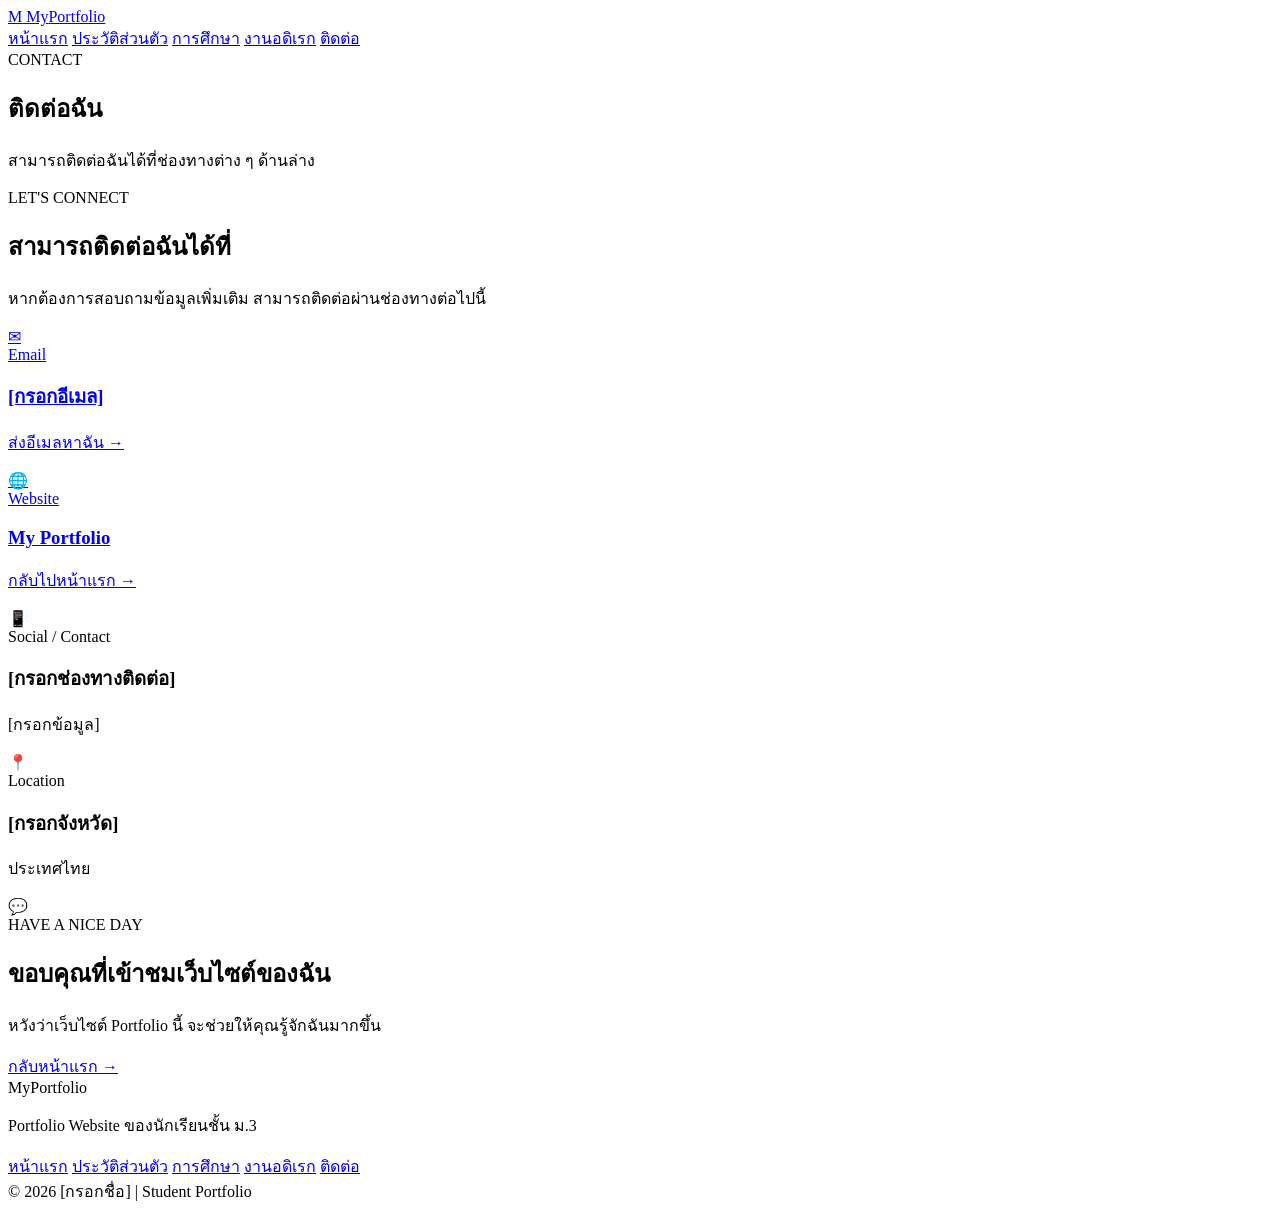
==== contact.html @ f2a249d1 "Create contact.html" ====
<!DOCTYPE html>
<html lang="th">
<head>
    <meta charset="UTF-8">
    <meta name="viewport" content="width=device-width, initial-scale=1.0">

    <meta name="description" content="ข้อมูลติดต่อของนักเรียน">

    <title>My Portfolio | ติดต่อ</title>

    <link rel="stylesheet" href="style.css">
</head>

<body>

<header class="site-header">

    <nav class="navbar container">

        <a href="index.html" class="logo">
            <span class="logo-mark">M</span>
            <span>My<span>Portfolio</span></span>
        </a>

        <div class="nav-links">
            <a href="index.html">หน้าแรก</a>
            <a href="profile.html">ประวัติส่วนตัว</a>
            <a href="education.html">การศึกษา</a>
            <a href="hobby.html">งานอดิเรก</a>
            <a href="contact.html" class="active">ติดต่อ</a>
        </div>

    </nav>

</header>


<main>

    <section class="page-hero">

        <div class="container">

            <span class="section-label">
                CONTACT
            </span>

            <h1>ติดต่อฉัน</h1>

            <p>
                สามารถติดต่อฉันได้ที่ช่องทางต่าง ๆ ด้านล่าง
            </p>

        </div>

    </section>


    <section class="section">

        <div class="container">

            <div class="contact-intro">

                <span class="section-label">
                    LET'S CONNECT
                </span>

                <h2>สามารถติดต่อฉันได้ที่</h2>

                <p>
                    หากต้องการสอบถามข้อมูลเพิ่มเติม
                    สามารถติดต่อผ่านช่องทางต่อไปนี้
                </p>

            </div>


            <div class="contact-grid">

                <a
                    href="mailto:[กรอกอีเมล]"
                    class="contact-card"
                >

                    <div class="contact-icon">
                        ✉
                    </div>

                    <div>
                        <span>Email</span>
                        <h3>[กรอกอีเมล]</h3>
                        <p>ส่งอีเมลหาฉัน →</p>
                    </div>

                </a>


                <a
                    href="index.html"
                    class="contact-card"
                >

                    <div class="contact-icon">
                        🌐
                    </div>

                    <div>
                        <span>Website</span>
                        <h3>My Portfolio</h3>
                        <p>กลับไปหน้าแรก →</p>
                    </div>

                </a>


                <div class="contact-card">

                    <div class="contact-icon">
                        📱
                    </div>

                    <div>
                        <span>Social / Contact</span>
                        <h3>[กรอกช่องทางติดต่อ]</h3>
                        <p>[กรอกข้อมูล]</p>
                    </div>

                </div>


                <div class="contact-card">

                    <div class="contact-icon">
                        📍
                    </div>

                    <div>
                        <span>Location</span>
                        <h3>[กรอกจังหวัด]</h3>
                        <p>ประเทศไทย</p>
                    </div>

                </div>

            </div>

        </div>

    </section>


    <section class="section section-soft">

        <div class="container">

            <div class="contact-cta">

                <div class="contact-cta-icon">
                    💬
                </div>

                <div>

                    <span class="section-label">
                        HAVE A NICE DAY
                    </span>

                    <h2>ขอบคุณที่เข้าชมเว็บไซต์ของฉัน</h2>

                    <p>
                        หวังว่าเว็บไซต์ Portfolio นี้
                        จะช่วยให้คุณรู้จักฉันมากขึ้น
                    </p>

                </div>

                <a href="index.html" class="btn btn-primary">
                    กลับหน้าแรก →
                </a>

            </div>

        </div>

    </section>

</main>


<footer class="footer">

    <div class="container footer-content">

        <div>
            <div class="footer-logo">MyPortfolio</div>
            <p>Portfolio Website ของนักเรียนชั้น ม.3</p>
        </div>

        <div class="footer-links">
            <a href="index.html">หน้าแรก</a>
            <a href="profile.html">ประวัติส่วนตัว</a>
            <a href="education.html">การศึกษา</a>
            <a href="hobby.html">งานอดิเรก</a>
            <a href="contact.html">ติดต่อ</a>
        </div>

    </div>

    <div class="container copyright">
        © 2026 [กรอกชื่อ] | Student Portfolio
    </div>

</footer>

</body>
</html>
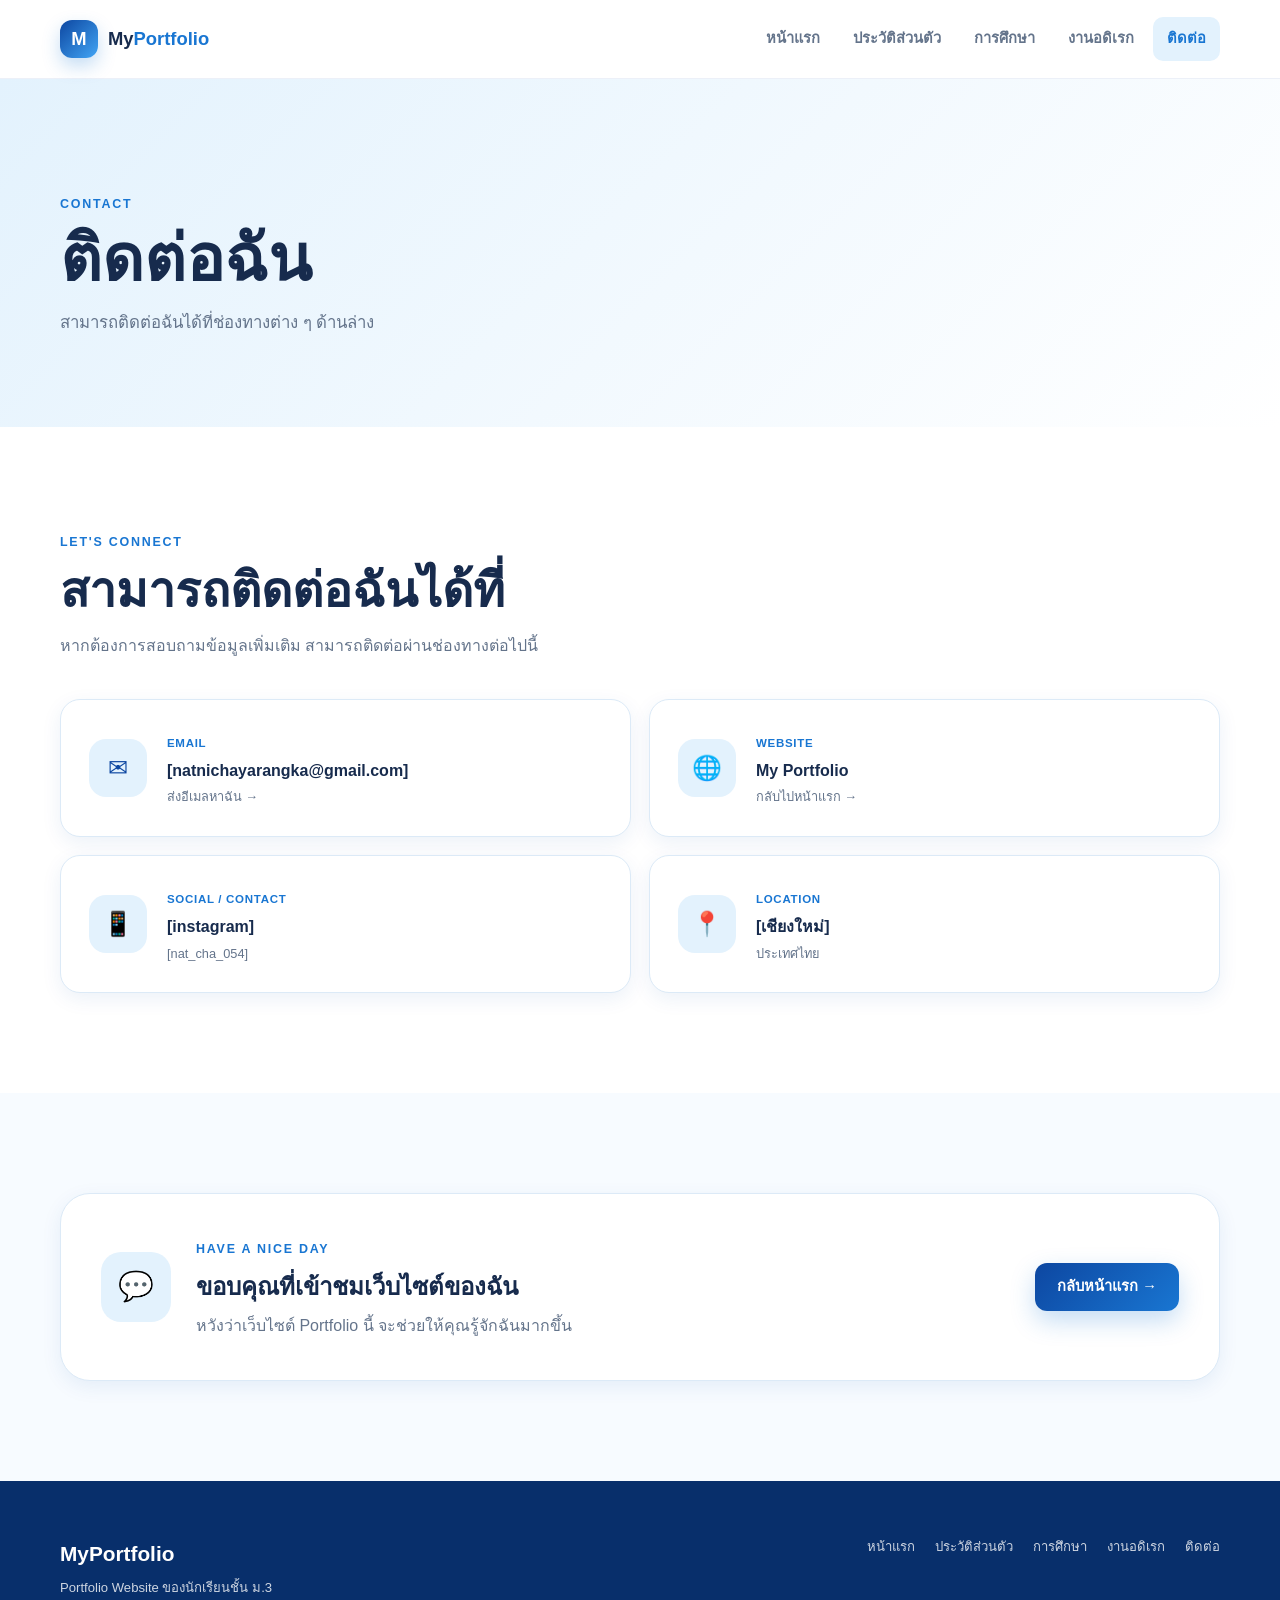
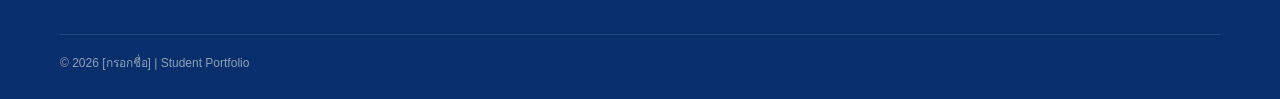
==== commit dc919dea: "Update contact.html" ====
--- a/contact.html
+++ b/contact.html
@@ -89,7 +89,7 @@
 
                     <div>
                         <span>Email</span>
-                        <h3>[กรอกอีเมล]</h3>
+                        <h3>[natnichayarangka@gmail.com]</h3>
                         <p>ส่งอีเมลหาฉัน →</p>
                     </div>
 
@@ -122,8 +122,8 @@
 
                     <div>
                         <span>Social / Contact</span>
-                        <h3>[กรอกช่องทางติดต่อ]</h3>
-                        <p>[กรอกข้อมูล]</p>
+                        <h3>[instagram]</h3>
+                        <p>[nat_cha_054]</p>
                     </div>
 
                 </div>
@@ -137,7 +137,7 @@
 
                     <div>
                         <span>Location</span>
-                        <h3>[กรอกจังหวัด]</h3>
+                        <h3>[เชียงใหม่]</h3>
                         <p>ประเทศไทย</p>
                     </div>
 
--- a/style.css
+++ b/style.css
@@ -0,0 +1,2963 @@
+/* =========================================================
+   MY PORTFOLIO
+   Modern Student Portfolio Website
+   ========================================================= */
+
+
+/* =========================
+   1. VARIABLES
+   ========================= */
+
+:root {
+
+    --blue-dark: #0D47A1;
+    --blue: #1976D2;
+    --blue-light: #42A5F5;
+    --blue-soft: #90CAF9;
+
+    --blue-pale: #E3F2FD;
+
+    --white: #FFFFFF;
+    --text: #172B4D;
+    --text-light: #64748B;
+
+    --border: #DCEAF7;
+
+    --background: #F7FBFF;
+
+    --shadow-sm:
+        0 6px 20px rgba(13, 71, 161, 0.08);
+
+    --shadow:
+        0 15px 40px rgba(13, 71, 161, 0.12);
+
+    --shadow-lg:
+        0 25px 60px rgba(13, 71, 161, 0.18);
+
+    --radius-sm: 12px;
+    --radius: 20px;
+    --radius-lg: 30px;
+
+    --container: 1160px;
+
+    --transition:
+        0.3s ease;
+
+}
+
+
+/* =========================
+   2. RESET
+   ========================= */
+
+* {
+    margin: 0;
+    padding: 0;
+    box-sizing: border-box;
+}
+
+html {
+    scroll-behavior: smooth;
+}
+
+body {
+
+    font-family:
+        "Segoe UI",
+        "Noto Sans Thai",
+        Tahoma,
+        sans-serif;
+
+    color: var(--text);
+
+    background:
+        var(--white);
+
+    line-height: 1.7;
+
+    overflow-x: hidden;
+}
+
+img {
+    max-width: 100%;
+    display: block;
+}
+
+a {
+    text-decoration: none;
+    color: inherit;
+}
+
+button,
+input,
+textarea {
+    font: inherit;
+}
+
+
+/* =========================
+   3. GLOBAL
+   ========================= */
+
+.container {
+
+    width: min(
+        calc(100% - 40px),
+        var(--container)
+    );
+
+    margin-inline: auto;
+}
+
+.narrow {
+    max-width: 850px;
+}
+
+.section {
+
+    padding:
+        100px 0;
+
+}
+
+.section-soft {
+
+    background:
+        var(--background);
+
+}
+
+.center {
+    text-align: center;
+}
+
+.section-heading {
+    margin-bottom: 50px;
+}
+
+.section-heading h2,
+.section-heading.center h2 {
+
+    font-size:
+        clamp(2rem, 4vw, 3rem);
+
+    line-height: 1.2;
+
+    margin: 8px 0 14px;
+
+}
+
+.section-heading p {
+
+    color:
+        var(--text-light);
+
+    max-width: 650px;
+
+}
+
+.section-heading.center p {
+    margin-inline: auto;
+}
+
+.section-label {
+
+    display: inline-block;
+
+    color:
+        var(--blue);
+
+    font-size: 0.78rem;
+
+    font-weight: 800;
+
+    letter-spacing: 0.14em;
+
+}
+
+.section-label.light {
+    color: var(--blue-pale);
+}
+
+
+/* =========================
+   4. HEADER
+   ========================= */
+
+.site-header {
+
+    position: sticky;
+
+    top: 0;
+
+    z-index: 1000;
+
+    background:
+        rgba(255, 255, 255, 0.88);
+
+    backdrop-filter:
+        blur(18px);
+
+    border-bottom:
+        1px solid rgba(13, 71, 161, 0.08);
+
+}
+
+.navbar {
+
+    min-height: 78px;
+
+    display: flex;
+
+    align-items: center;
+
+    justify-content: space-between;
+
+    gap: 30px;
+
+}
+
+.logo {
+
+    display: flex;
+
+    align-items: center;
+
+    gap: 10px;
+
+    font-size: 1.15rem;
+
+    font-weight: 800;
+
+    color: var(--text);
+
+}
+
+.logo > span:last-child > span {
+    color: var(--blue);
+}
+
+.logo-mark {
+
+    width: 38px;
+    height: 38px;
+
+    display: grid;
+
+    place-items: center;
+
+    border-radius: 12px;
+
+    color: var(--white);
+
+    background:
+        linear-gradient(
+            135deg,
+            var(--blue-dark),
+            var(--blue-light)
+        );
+
+    box-shadow:
+        0 8px 18px rgba(25, 118, 210, 0.25);
+
+}
+
+.nav-links {
+
+    display: flex;
+
+    align-items: center;
+
+    gap: 5px;
+
+}
+
+.nav-links a {
+
+    position: relative;
+
+    padding:
+        9px 14px;
+
+    border-radius:
+        10px;
+
+    color:
+        var(--text-light);
+
+    font-size:
+        0.92rem;
+
+    font-weight:
+        600;
+
+    transition:
+        var(--transition);
+
+}
+
+.nav-links a:hover {
+
+    color:
+        var(--blue);
+
+    background:
+        var(--blue-pale);
+
+}
+
+.nav-links a.active {
+
+    color:
+        var(--blue);
+
+    background:
+        var(--blue-pale);
+
+}
+
+
+/* =========================
+   5. HERO
+   ========================= */
+
+.hero {
+
+    position: relative;
+
+    min-height:
+        calc(100vh - 78px);
+
+    display:
+        flex;
+
+    align-items:
+        center;
+
+    overflow:
+        hidden;
+
+    background:
+        linear-gradient(
+            135deg,
+            #FFFFFF 0%,
+            #F5FAFF 55%,
+            #E3F2FD 100%
+        );
+
+}
+
+.hero-content {
+
+    display:
+        grid;
+
+    grid-template-columns:
+        1.05fr 0.95fr;
+
+    align-items:
+        center;
+
+    gap:
+        70px;
+
+    padding:
+        80px 0;
+
+}
+
+.hero-text {
+
+    position:
+        relative;
+
+    z-index:
+        2;
+
+}
+
+.eyebrow {
+
+    display:
+        inline-flex;
+
+    padding:
+        7px 13px;
+
+    border-radius:
+        100px;
+
+    color:
+        var(--blue);
+
+    background:
+        var(--blue-pale);
+
+    font-size:
+        0.75rem;
+
+    font-weight:
+        800;
+
+    letter-spacing:
+        0.12em;
+
+    margin-bottom:
+        22px;
+
+}
+
+.hero h1 {
+
+    font-size:
+        clamp(2.7rem, 6vw, 5rem);
+
+    line-height:
+        1.05;
+
+    letter-spacing:
+        -0.04em;
+
+    margin-bottom:
+        24px;
+
+}
+
+.hero h1 span {
+    color:
+        var(--blue);
+}
+
+.hero-description {
+
+    max-width:
+        600px;
+
+    color:
+        var(--text-light);
+
+    font-size:
+        1.08rem;
+
+    margin-bottom:
+        14px;
+
+}
+
+.hero-tagline {
+
+    color:
+        var(--blue-dark);
+
+    font-weight:
+        700;
+
+    margin-bottom:
+        32px;
+
+}
+
+.hero-buttons {
+
+    display:
+        flex;
+
+    flex-wrap:
+        wrap;
+
+    gap:
+        12px;
+
+}
+
+.btn {
+
+    display:
+        inline-flex;
+
+    align-items:
+        center;
+
+    justify-content:
+        center;
+
+    gap:
+        9px;
+
+    min-height:
+        48px;
+
+    padding:
+        0 22px;
+
+    border-radius:
+        12px;
+
+    font-weight:
+        700;
+
+    font-size:
+        0.92rem;
+
+    transition:
+        var(--transition);
+
+}
+
+.btn-primary {
+
+    color:
+        var(--white);
+
+    background:
+        linear-gradient(
+            135deg,
+            var(--blue-dark),
+            var(--blue)
+        );
+
+    box-shadow:
+        0 10px 25px rgba(25, 118, 210, 0.25);
+
+}
+
+.btn-primary:hover {
+
+    transform:
+        translateY(-3px);
+
+    box-shadow:
+        0 15px 30px rgba(25, 118, 210, 0.35);
+
+}
+
+.btn-outline {
+
+    color:
+        var(--blue);
+
+    border:
+        1px solid var(--blue-soft);
+
+    background:
+        rgba(255,255,255,0.7);
+
+}
+
+.btn-outline:hover {
+
+    background:
+        var(--blue-pale);
+
+    transform:
+        translateY(-3px);
+
+}
+
+.btn-white {
+
+    color:
+        var(--blue-dark);
+
+    background:
+        var(--white);
+
+}
+
+.btn-white:hover {
+    transform:
+        translateY(-3px);
+}
+
+.quick-stats {
+
+    display:
+        flex;
+
+    gap:
+        35px;
+
+    margin-top:
+        45px;
+
+}
+
+.quick-stats div {
+
+    display:
+        flex;
+
+    flex-direction:
+        column;
+
+}
+
+.quick-stats strong {
+
+    font-size:
+        1.3rem;
+
+    color:
+        var(--blue-dark);
+
+}
+
+.quick-stats span {
+
+    color:
+        var(--text-light);
+
+    font-size:
+        0.78rem;
+
+}
+
+
+/* Hero image */
+
+.hero-visual {
+
+    position:
+        relative;
+
+    min-height:
+        570px;
+
+    display:
+        grid;
+
+    place-items:
+        center;
+
+}
+
+.profile-frame {
+
+    position:
+        relative;
+
+    width:
+        min(100%, 400px);
+
+    height:
+        500px;
+
+    padding:
+        12px;
+
+    border-radius:
+        45% 45% 20px 20px;
+
+    background:
+        var(--white);
+
+    box-shadow:
+        var(--shadow-lg);
+
+    transform:
+        rotate(2deg);
+
+    transition:
+        var(--transition);
+
+    z-index:
+        2;
+
+}
+
+.profile-frame:hover {
+
+    transform:
+        rotate(0deg)
+        translateY(-8px);
+
+}
+
+.profile-frame img {
+
+    width:
+        100%;
+
+    height:
+        100%;
+
+    object-fit:
+        cover;
+
+    border-radius:
+        40% 40% 15px 15px;
+
+}
+
+.profile-decoration {
+
+    position:
+        absolute;
+
+    width:
+        380px;
+
+    height:
+        380px;
+
+    border-radius:
+        50%;
+
+    background:
+        linear-gradient(
+            135deg,
+            var(--blue-pale),
+            var(--blue-soft)
+        );
+
+    transform:
+        translate(35px, -15px);
+
+    z-index:
+        1;
+
+}
+
+.floating-card {
+
+    position:
+        absolute;
+
+    display:
+        flex;
+
+    align-items:
+        center;
+
+    gap:
+        10px;
+
+    padding:
+        13px 16px;
+
+    border:
+        1px solid rgba(255,255,255,0.8);
+
+    border-radius:
+        15px;
+
+    background:
+        rgba(255,255,255,0.9);
+
+    backdrop-filter:
+        blur(12px);
+
+    box-shadow:
+        var(--shadow);
+
+    z-index:
+        5;
+
+}
+
+.floating-card span {
+
+    width:
+        38px;
+
+    height:
+        38px;
+
+    display:
+        grid;
+
+    place-items:
+        center;
+
+    border-radius:
+        10px;
+
+    background:
+        var(--blue-pale);
+
+}
+
+.floating-card strong,
+.floating-card small {
+
+    display:
+        block;
+
+}
+
+.floating-card strong {
+    font-size:
+        0.85rem;
+}
+
+.floating-card small {
+
+    color:
+        var(--text-light);
+
+    font-size:
+        0.72rem;
+
+}
+
+.card-top {
+
+    top:
+        15%;
+
+    right:
+        2%;
+
+}
+
+.card-bottom {
+
+    bottom:
+        13%;
+
+    left:
+        2%;
+
+}
+
+
+/* Decorative circles */
+
+.hero-bg-circle {
+
+    position:
+        absolute;
+
+    border-radius:
+        50%;
+
+    pointer-events:
+        none;
+
+}
+
+.circle-one {
+
+    width:
+        300px;
+
+    height:
+        300px;
+
+    right:
+        -130px;
+
+    top:
+        80px;
+
+    background:
+        rgba(144, 202, 249, 0.15);
+
+}
+
+.circle-two {
+
+    width:
+        180px;
+
+    height:
+        180px;
+
+    left:
+        -80px;
+
+    bottom:
+        60px;
+
+    border:
+        30px solid rgba(66, 165, 245, 0.07);
+
+}
+
+
+/* =========================
+   6. FEATURE CARDS
+   ========================= */
+
+.feature-grid {
+
+    display:
+        grid;
+
+    grid-template-columns:
+        repeat(3, 1fr);
+
+    gap:
+        22px;
+
+}
+
+.feature-card {
+
+    padding:
+        30px;
+
+    border:
+        1px solid var(--border);
+
+    border-radius:
+        var(--radius);
+
+    background:
+        var(--white);
+
+    box-shadow:
+        var(--shadow-sm);
+
+    transition:
+        var(--transition);
+
+}
+
+.feature-card:hover {
+
+    transform:
+        translateY(-8px);
+
+    box-shadow:
+        var(--shadow);
+
+    border-color:
+        var(--blue-soft);
+
+}
+
+.feature-icon {
+
+    width:
+        54px;
+
+    height:
+        54px;
+
+    display:
+        grid;
+
+    place-items:
+        center;
+
+    border-radius:
+        15px;
+
+    background:
+        var(--blue-pale);
+
+    font-size:
+        1.5rem;
+
+    margin-bottom:
+        22px;
+
+}
+
+.feature-card h3 {
+
+    margin-bottom:
+        8px;
+
+}
+
+.feature-card p {
+
+    color:
+        var(--text-light);
+
+    margin-bottom:
+        18px;
+
+}
+
+.feature-card a {
+
+    color:
+        var(--blue);
+
+    font-weight:
+        700;
+
+    font-size:
+        0.9rem;
+
+}
+
+
+/* =========================
+   7. CTA
+   ========================= */
+
+.cta-section {
+
+    padding:
+        30px 0 100px;
+
+}
+
+.cta-box {
+
+    position:
+        relative;
+
+    overflow:
+        hidden;
+
+    display:
+        flex;
+
+    align-items:
+        center;
+
+    justify-content:
+        space-between;
+
+    gap:
+        30px;
+
+    padding:
+        50px;
+
+    border-radius:
+        var(--radius-lg);
+
+    color:
+        var(--white);
+
+    background:
+        linear-gradient(
+            135deg,
+            var(--blue-dark),
+            var(--blue)
+        );
+
+    box-shadow:
+        var(--shadow-lg);
+
+}
+
+.cta-box::after {
+
+    content:
+        "";
+
+    position:
+        absolute;
+
+    width:
+        250px;
+
+    height:
+        250px;
+
+    right:
+        -100px;
+
+    top:
+        -130px;
+
+    border-radius:
+        50%;
+
+    border:
+        45px solid rgba(255,255,255,0.08);
+
+}
+
+.cta-box h2 {
+
+    margin:
+        7px 0;
+
+    font-size:
+        clamp(1.7rem, 4vw, 2.5rem);
+
+}
+
+.cta-box p {
+    opacity:
+        0.82;
+}
+
+
+/* =========================
+   8. PAGE HERO
+   ========================= */
+
+.page-hero {
+
+    padding:
+        110px 0 90px;
+
+    background:
+        linear-gradient(
+            135deg,
+            var(--blue-pale),
+            #FFFFFF
+        );
+
+}
+
+.page-hero h1 {
+
+    font-size:
+        clamp(2.5rem, 6vw, 4rem);
+
+    line-height:
+        1.1;
+
+    margin:
+        8px 0 14px;
+
+}
+
+.page-hero p {
+
+    color:
+        var(--text-light);
+
+    font-size:
+        1.05rem;
+
+}
+
+
+/* =========================
+   9. PROFILE
+   ========================= */
+
+.profile-layout {
+
+    display:
+        grid;
+
+    grid-template-columns:
+        0.8fr 1.2fr;
+
+    gap:
+        80px;
+
+    align-items:
+        center;
+
+}
+
+.profile-large-image {
+
+    position:
+        relative;
+
+    max-width:
+        420px;
+
+}
+
+.profile-large-image img {
+
+    width:
+        100%;
+
+    aspect-ratio:
+        4 / 5;
+
+    object-fit:
+        cover;
+
+    border-radius:
+        var(--radius-lg);
+
+    position:
+        relative;
+
+    z-index:
+        2;
+
+    box-shadow:
+        var(--shadow-lg);
+
+}
+
+.image-accent {
+
+    position:
+        absolute;
+
+    width:
+        100%;
+
+    height:
+        100%;
+
+    top:
+        25px;
+
+    left:
+        25px;
+
+    border-radius:
+        var(--radius-lg);
+
+    background:
+        var(--blue-pale);
+
+}
+
+.profile-information h2 {
+
+    font-size:
+        clamp(2rem, 4vw, 3.1rem);
+
+    line-height:
+        1.2;
+
+    margin:
+        10px 0 18px;
+
+}
+
+.profile-information h2 span {
+    color:
+        var(--blue);
+}
+
+.lead {
+
+    color:
+        var(--text-light);
+
+    margin-bottom:
+        28px;
+
+}
+
+.info-grid {
+
+    display:
+        grid;
+
+    grid-template-columns:
+        repeat(2, 1fr);
+
+    gap:
+        12px;
+
+}
+
+.info-item {
+
+    padding:
+        17px;
+
+    border:
+        1px solid var(--border);
+
+    border-radius:
+        14px;
+
+    background:
+        var(--background);
+
+}
+
+.info-item span,
+.info-item strong {
+    display:
+        block;
+}
+
+.info-item span {
+
+    color:
+        var(--text-light);
+
+    font-size:
+        0.75rem;
+
+    margin-bottom:
+        3px;
+
+}
+
+.info-item strong {
+
+    font-size:
+        0.9rem;
+
+}
+
+
+/* About */
+
+.about-box {
+
+    position:
+        relative;
+
+    padding:
+        45px;
+
+    border:
+        1px solid var(--border);
+
+    border-radius:
+        var(--radius-lg);
+
+    background:
+        var(--white);
+
+    box-shadow:
+        var(--shadow-sm);
+
+}
+
+.quote-mark {
+
+    font-size:
+        5rem;
+
+    line-height:
+        0.7;
+
+    color:
+        var(--blue-soft);
+
+}
+
+.about-box p {
+
+    font-size:
+        1.08rem;
+
+    color:
+        var(--text-light);
+
+}
+
+.about-signature {
+
+    margin-top:
+        25px;
+
+    color:
+        var(--blue);
+
+    font-weight:
+        800;
+
+}
+
+
+/* Highlights */
+
+.highlight-grid {
+
+    display:
+        grid;
+
+    grid-template-columns:
+        repeat(3, 1fr);
+
+    gap:
+        20px;
+
+}
+
+.highlight-card {
+
+    position:
+        relative;
+
+    overflow:
+        hidden;
+
+    padding:
+        30px;
+
+    border:
+        1px solid var(--border);
+
+    border-radius:
+        var(--radius);
+
+    background:
+        var(--white);
+
+    transition:
+        var(--transition);
+
+}
+
+.highlight-card:hover {
+
+    transform:
+        translateY(-7px);
+
+    box-shadow:
+        var(--shadow);
+
+}
+
+.highlight-number {
+
+    position:
+        absolute;
+
+    right:
+        20px;
+
+    top:
+        15px;
+
+    color:
+        var(--blue-pale);
+
+    font-size:
+        3rem;
+
+    font-weight:
+        900;
+
+}
+
+.highlight-card h3 {
+
+    margin-bottom:
+        8px;
+
+}
+
+.highlight-card p {
+
+    color:
+        var(--text-light);
+
+}
+
+
+/* =========================
+   10. TIMELINE
+   ========================= */
+
+.timeline {
+
+    position:
+        relative;
+
+    max-width:
+        850px;
+
+    margin:
+        0 auto;
+
+}
+
+.timeline::before {
+
+    content:
+        "";
+
+    position:
+        absolute;
+
+    left:
+        24px;
+
+    top:
+        15px;
+
+    bottom:
+        15px;
+
+    width:
+        2px;
+
+    background:
+        var(--blue-soft);
+
+}
+
+.timeline-item {
+
+    position:
+        relative;
+
+    display:
+        grid;
+
+    grid-template-columns:
+        50px 1fr;
+
+    gap:
+        25px;
+
+    margin-bottom:
+        35px;
+
+}
+
+.timeline-dot {
+
+    position:
+        relative;
+
+    width:
+        50px;
+
+    height:
+        50px;
+
+    display:
+        grid;
+
+    place-items:
+        center;
+
+    border:
+        5px solid var(--white);
+
+    border-radius:
+        50%;
+
+    color:
+        var(--white);
+
+    background:
+        var(--blue);
+
+    box-shadow:
+        0 5px 15px rgba(25,118,210,0.25);
+
+    z-index:
+        2;
+
+    font-size:
+        0.75rem;
+
+    font-weight:
+        800;
+
+}
+
+.timeline-content {
+
+    padding:
+        27px;
+
+    border:
+        1px solid var(--border);
+
+    border-radius:
+        var(--radius);
+
+    background:
+        var(--white);
+
+    box-shadow:
+        var(--shadow-sm);
+
+    transition:
+        var(--transition);
+
+}
+
+.timeline-content:hover {
+
+    transform:
+        translateX(5px);
+
+    box-shadow:
+        var(--shadow);
+
+}
+
+.timeline-year {
+
+    color:
+        var(--blue);
+
+    font-size:
+        0.78rem;
+
+    font-weight:
+        800;
+
+}
+
+.timeline-content h3 {
+
+    margin:
+        5px 0;
+
+}
+
+.timeline-content p {
+
+    color:
+        var(--text-light);
+
+}
+
+.timeline-tags {
+
+    display:
+        flex;
+
+    flex-wrap:
+        wrap;
+
+    gap:
+        8px;
+
+    margin-top:
+        15px;
+
+}
+
+.timeline-tags span {
+
+    padding:
+        5px 10px;
+
+    border-radius:
+        100px;
+
+    background:
+        var(--blue-pale);
+
+    color:
+        var(--blue);
+
+    font-size:
+        0.72rem;
+
+    font-weight:
+        700;
+
+}
+
+
+/* Education Highlight */
+
+.education-highlight {
+
+    display:
+        grid;
+
+    grid-template-columns:
+        1.2fr 0.8fr;
+
+    gap:
+        40px;
+
+    padding:
+        45px;
+
+    border-radius:
+        var(--radius-lg);
+
+    background:
+        var(--white);
+
+    border:
+        1px solid var(--border);
+
+    box-shadow:
+        var(--shadow-sm);
+
+}
+
+.education-main h2 {
+
+    font-size:
+        clamp(1.8rem, 4vw, 2.7rem);
+
+    margin:
+        8px 0;
+
+}
+
+.education-main p {
+
+    color:
+        var(--text-light);
+
+}
+
+.education-stats {
+
+    display:
+        grid;
+
+    grid-template-columns:
+        repeat(3, 1fr);
+
+    align-items:
+        center;
+
+    gap:
+        12px;
+
+}
+
+.education-stats div {
+
+    text-align:
+        center;
+
+    padding:
+        18px 8px;
+
+    border-radius:
+        15px;
+
+    background:
+        var(--blue-pale);
+
+}
+
+.education-stats strong,
+.education-stats span {
+
+    display:
+        block;
+
+}
+
+.education-stats strong {
+
+    color:
+        var(--blue-dark);
+
+}
+
+.education-stats span {
+
+    color:
+        var(--text-light);
+
+    font-size:
+        0.7rem;
+
+}
+
+
+/* Table */
+
+.table-wrapper {
+
+    overflow-x:
+        auto;
+
+    border:
+        1px solid var(--border);
+
+    border-radius:
+        var(--radius);
+
+}
+
+.education-table {
+
+    width:
+        100%;
+
+    min-width:
+        650px;
+
+    border-collapse:
+        collapse;
+
+}
+
+.education-table th {
+
+    text-align:
+        left;
+
+    padding:
+        17px 20px;
+
+    background:
+        var(--blue-dark);
+
+    color:
+        var(--white);
+
+    font-size:
+        0.85rem;
+
+}
+
+.education-table td {
+
+    padding:
+        18px 20px;
+
+    border-bottom:
+        1px solid var(--border);
+
+    font-size:
+        0.9rem;
+
+}
+
+.education-table tr:last-child td {
+    border-bottom:
+        0;
+}
+
+.education-table tbody tr:hover {
+
+    background:
+        var(--background);
+
+}
+
+.status {
+
+    display:
+        inline-block;
+
+    padding:
+        4px 10px;
+
+    border-radius:
+        100px;
+
+    background:
+        #E8F5E9;
+
+    color:
+        #2E7D32;
+
+    font-size:
+        0.72rem;
+
+    font-weight:
+        700;
+
+}
+
+.current-status {
+
+    background:
+        var(--blue-pale);
+
+    color:
+        var(--blue-dark);
+
+}
+
+
+/* =========================
+   11. HOBBY
+   ========================= */
+
+.hobby-hero {
+
+    background:
+        linear-gradient(
+            135deg,
+            #E3F2FD,
+            #FFFFFF,
+            #EAF6FF
+        );
+
+}
+
+.hobby-grid {
+
+    display:
+        grid;
+
+    grid-template-columns:
+        repeat(3, 1fr);
+
+    gap:
+        20px;
+
+}
+
+.hobby-card {
+
+    position:
+        relative;
+
+    overflow:
+        hidden;
+
+    padding:
+        30px;
+
+    min-height:
+        270px;
+
+    border:
+        1px solid var(--border);
+
+    border-radius:
+        var(--radius);
+
+    background:
+        var(--white);
+
+    box-shadow:
+        var(--shadow-sm);
+
+    transition:
+        var(--transition);
+
+}
+
+.hobby-card:hover {
+
+    transform:
+        translateY(-9px);
+
+    box-shadow:
+        var(--shadow);
+
+    border-color:
+        var(--blue-soft);
+
+}
+
+.hobby-icon {
+
+    width:
+        65px;
+
+    height:
+        65px;
+
+    display:
+        grid;
+
+    place-items:
+        center;
+
+    border-radius:
+        18px;
+
+    background:
+        var(--blue-pale);
+
+    font-size:
+        1.8rem;
+
+    margin-bottom:
+        20px;
+
+    transition:
+        var(--transition);
+
+}
+
+.hobby-card:hover .hobby-icon {
+
+    transform:
+        scale(1.08)
+        rotate(-4deg);
+
+}
+
+.hobby-number {
+
+    position:
+        absolute;
+
+    right:
+        20px;
+
+    top:
+        20px;
+
+    color:
+        var(--blue-soft);
+
+    font-size:
+        1.2rem;
+
+    font-weight:
+        900;
+
+}
+
+.hobby-card h3 {
+
+    margin-bottom:
+        8px;
+
+}
+
+.hobby-card p {
+
+    color:
+        var(--text-light);
+
+    font-size:
+        0.9rem;
+
+}
+
+.hobby-line {
+
+    width:
+        35px;
+
+    height:
+        3px;
+
+    margin-top:
+        20px;
+
+    border-radius:
+        10px;
+
+    background:
+        var(--blue);
+
+    transition:
+        var(--transition);
+
+}
+
+.hobby-card:hover .hobby-line {
+
+    width:
+        80px;
+
+}
+
+.featured-hobby {
+
+    color:
+        var(--white);
+
+    background:
+        linear-gradient(
+            145deg,
+            var(--blue-dark),
+            var(--blue)
+        );
+
+}
+
+.featured-hobby p {
+
+    color:
+        rgba(255,255,255,0.8);
+
+}
+
+.featured-hobby .hobby-icon {
+
+    background:
+        rgba(255,255,255,0.15);
+
+}
+
+.featured-hobby .hobby-number {
+
+    color:
+        rgba(255,255,255,0.25);
+
+}
+
+.featured-hobby .hobby-line {
+
+    background:
+        var(--white);
+
+}
+
+
+/* Interest */
+
+.interest-banner {
+
+    display:
+        grid;
+
+    grid-template-columns:
+        auto 1fr;
+
+    gap:
+        25px;
+
+    align-items:
+        center;
+
+    padding:
+        35px;
+
+    border:
+        1px solid var(--border);
+
+    border-radius:
+        var(--radius-lg);
+
+    background:
+        var(--white);
+
+    box-shadow:
+        var(--shadow-sm);
+
+}
+
+.interest-icon {
+
+    width:
+        75px;
+
+    height:
+        75px;
+
+    display:
+        grid;
+
+    place-items:
+        center;
+
+    border-radius:
+        22px;
+
+    background:
+        var(--blue-pale);
+
+    font-size:
+        2rem;
+
+}
+
+.interest-banner h2 {
+
+    margin:
+        5px 0;
+
+}
+
+.interest-banner p {
+
+    color:
+        var(--text-light);
+
+}
+
+
+/* =========================
+   12. CONTACT
+   ========================= */
+
+.contact-intro {
+
+    max-width:
+        700px;
+
+    margin-bottom:
+        40px;
+
+}
+
+.contact-intro h2 {
+
+    font-size:
+        clamp(2rem, 4vw, 3rem);
+
+    line-height:
+        1.2;
+
+    margin:
+        8px 0 12px;
+
+}
+
+.contact-intro p {
+
+    color:
+        var(--text-light);
+
+}
+
+.contact-grid {
+
+    display:
+        grid;
+
+    grid-template-columns:
+        repeat(2, 1fr);
+
+    gap:
+        18px;
+
+}
+
+.contact-card {
+
+    display:
+        flex;
+
+    align-items:
+        center;
+
+    gap:
+        20px;
+
+    padding:
+        28px;
+
+    border:
+        1px solid var(--border);
+
+    border-radius:
+        var(--radius);
+
+    background:
+        var(--white);
+
+    box-shadow:
+        var(--shadow-sm);
+
+    transition:
+        var(--transition);
+
+}
+
+.contact-card:hover {
+
+    transform:
+        translateY(-7px);
+
+    box-shadow:
+        var(--shadow);
+
+    border-color:
+        var(--blue-soft);
+
+}
+
+.contact-icon {
+
+    flex-shrink:
+        0;
+
+    width:
+        58px;
+
+    height:
+        58px;
+
+    display:
+        grid;
+
+    place-items:
+        center;
+
+    border-radius:
+        17px;
+
+    background:
+        var(--blue-pale);
+
+    color:
+        var(--blue-dark);
+
+    font-size:
+        1.5rem;
+
+}
+
+.contact-card span {
+
+    color:
+        var(--blue);
+
+    font-size:
+        0.72rem;
+
+    font-weight:
+        800;
+
+    text-transform:
+        uppercase;
+
+    letter-spacing:
+        0.06em;
+
+}
+
+.contact-card h3 {
+
+    margin:
+        2px 0;
+
+    font-size:
+        1rem;
+
+}
+
+.contact-card p {
+
+    color:
+        var(--text-light);
+
+    font-size:
+        0.8rem;
+
+}
+
+
+/* CTA */
+
+.contact-cta {
+
+    display:
+        grid;
+
+    grid-template-columns:
+        auto 1fr auto;
+
+    align-items:
+        center;
+
+    gap:
+        25px;
+
+    padding:
+        40px;
+
+    border-radius:
+        var(--radius-lg);
+
+    background:
+        var(--white);
+
+    border:
+        1px solid var(--border);
+
+    box-shadow:
+        var(--shadow-sm);
+
+}
+
+.contact-cta-icon {
+
+    width:
+        70px;
+
+    height:
+        70px;
+
+    display:
+        grid;
+
+    place-items:
+        center;
+
+    border-radius:
+        20px;
+
+    background:
+        var(--blue-pale);
+
+    font-size:
+        1.8rem;
+
+}
+
+.contact-cta h2 {
+
+    margin:
+        5px 0;
+
+}
+
+.contact-cta p {
+
+    color:
+        var(--text-light);
+
+}
+
+
+/* =========================
+   13. FOOTER
+   ========================= */
+
+.footer {
+
+    color:
+        rgba(255,255,255,0.8);
+
+    background:
+        #082F6B;
+
+}
+
+.footer-content {
+
+    display:
+        flex;
+
+    justify-content:
+        space-between;
+
+    gap:
+        40px;
+
+    padding:
+        55px 0 35px;
+
+}
+
+.footer-logo {
+
+    color:
+        var(--white);
+
+    font-size:
+        1.3rem;
+
+    font-weight:
+        800;
+
+    margin-bottom:
+        6px;
+
+}
+
+.footer-content p {
+
+    font-size:
+        0.82rem;
+
+}
+
+.footer-links {
+
+    display:
+        flex;
+
+    flex-wrap:
+        wrap;
+
+    align-content:
+        flex-start;
+
+    justify-content:
+        flex-end;
+
+    gap:
+        8px 20px;
+
+}
+
+.footer-links a {
+
+    font-size:
+        0.82rem;
+
+    transition:
+        var(--transition);
+
+}
+
+.footer-links a:hover {
+
+    color:
+        var(--white);
+
+}
+
+.copyright {
+
+    padding:
+        18px 0 25px;
+
+    border-top:
+        1px solid rgba(255,255,255,0.12);
+
+    font-size:
+        0.75rem;
+
+    color:
+        rgba(255,255,255,0.55);
+
+}
+
+
+/* =========================
+   14. ANIMATION
+   ========================= */
+
+@keyframes fadeUp {
+
+    from {
+
+        opacity:
+            0;
+
+        transform:
+            translateY(20px);
+
+    }
+
+    to {
+
+        opacity:
+            1;
+
+        transform:
+            translateY(0);
+
+    }
+
+}
+
+.fade-up {
+
+    animation:
+        fadeUp 0.8s ease both;
+
+}
+
+
+/* =========================
+   15. RESPONSIVE
+   ========================= */
+
+
+/* Tablet */
+
+@media (max-width: 900px) {
+
+    .navbar {
+
+        flex-direction:
+            column;
+
+        justify-content:
+            center;
+
+        padding:
+            14px 0;
+
+    }
+
+    .nav-links {
+
+        flex-wrap:
+            wrap;
+
+        justify-content:
+            center;
+
+    }
+
+    .hero-content {
+
+        grid-template-columns:
+            1fr;
+
+        gap:
+            30px;
+
+        text-align:
+            center;
+
+    }
+
+    .hero-description {
+
+        margin-inline:
+            auto;
+
+    }
+
+    .hero-buttons,
+    .quick-stats {
+
+        justify-content:
+            center;
+
+    }
+
+    .hero-visual {
+
+        min-height:
+            500px;
+
+    }
+
+    .feature-grid,
+    .highlight-grid,
+    .hobby-grid {
+
+        grid-template-columns:
+            repeat(2, 1fr);
+
+    }
+
+    .profile-layout {
+
+        grid-template-columns:
+            1fr;
+
+    }
+
+    .profile-large-image {
+
+        margin-inline:
+            auto;
+
+    }
+
+    .profile-information {
+
+        text-align:
+            center;
+
+    }
+
+    .info-grid {
+
+        text-align:
+            left;
+
+    }
+
+    .education-highlight {
+
+        grid-template-columns:
+            1fr;
+
+    }
+
+    .contact-cta {
+
+        grid-template-columns:
+            auto 1fr;
+
+    }
+
+    .contact-cta .btn {
+
+        grid-column:
+            1 / -1;
+
+        justify-self:
+            start;
+
+    }
+
+}
+
+
+/* Mobile */
+
+@media (max-width: 600px) {
+
+    .container {
+
+        width:
+            min(
+                calc(100% - 28px),
+                var(--container)
+            );
+
+    }
+
+    .section {
+
+        padding:
+            70px 0;
+
+    }
+
+    .navbar {
+
+        min-height:
+            auto;
+
+    }
+
+    .nav-links {
+
+        gap:
+            2px;
+
+    }
+
+    .nav-links a {
+
+        padding:
+            7px 8px;
+
+        font-size:
+            0.74rem;
+
+    }
+
+    .hero {
+
+        min-height:
+            auto;
+
+    }
+
+    .hero-content {
+
+        padding:
+            65px 0;
+
+    }
+
+    .hero h1 {
+
+        font-size:
+            2.65rem;
+
+    }
+
+    .hero-visual {
+
+        min-height:
+            430px;
+
+    }
+
+    .profile-frame {
+
+        width:
+            290px;
+
+        height:
+            370px;
+
+    }
+
+    .profile-decoration {
+
+        width:
+            280px;
+
+        height:
+            280px;
+
+    }
+
+    .floating-card {
+
+        transform:
+            scale(0.85);
+
+    }
+
+    .card-top {
+
+        right:
+            -5%;
+
+    }
+
+    .card-bottom {
+
+        left:
+            -5%;
+
+    }
+
+    .quick-stats {
+
+        gap:
+            18px;
+
+    }
+
+    .feature-grid,
+    .highlight-grid,
+    .hobby-grid,
+    .contact-grid {
+
+        grid-template-columns:
+            1fr;
+
+    }
+
+    .cta-box {
+
+        flex-direction:
+            column;
+
+        align-items:
+            flex-start;
+
+        padding:
+            35px 25px;
+
+    }
+
+    .page-hero {
+
+        padding:
+            75px 0 65px;
+
+    }
+
+    .info-grid {
+
+        grid-template-columns:
+            1fr;
+
+    }
+
+    .about-box {
+
+        padding:
+            30px 25px;
+
+    }
+
+    .timeline::before {
+
+        left:
+            19px;
+
+    }
+
+    .timeline-item {
+
+        grid-template-columns:
+            40px 1fr;
+
+        gap:
+            15px;
+
+    }
+
+    .timeline-dot {
+
+        width:
+            40px;
+
+        height:
+            40px;
+
+    }
+
+    .timeline-content {
+
+        padding:
+            22px 18px;
+
+    }
+
+    .education-highlight {
+
+        padding:
+            28px 22px;
+
+    }
+
+    .education-stats {
+
+        grid-template-columns:
+            1fr;
+
+    }
+
+    .interest-banner {
+
+        grid-template-columns:
+            1fr;
+
+        text-align:
+            center;
+
+    }
+
+    .interest-icon {
+
+        margin-inline:
+            auto;
+
+    }
+
+    .contact-card {
+
+        padding:
+            22px;
+
+    }
+
+    .contact-cta {
+
+        grid-template-columns:
+            1fr;
+
+        text-align:
+            center;
+
+        padding:
+            30px 22px;
+
+    }
+
+    .contact-cta-icon {
+
+        margin-inline:
+            auto;
+
+    }
+
+    .contact-cta .btn {
+
+        justify-self:
+            center;
+
+    }
+
+    .footer-content {
+
+        flex-direction:
+            column;
+
+    }
+
+    .footer-links {
+
+        justify-content:
+            flex-start;
+
+    }
+
+}
+
+
+/* Accessibility */
+
+@media (prefers-reduced-motion: reduce) {
+
+    html {
+        scroll-behavior:
+            auto;
+    }
+
+    *,
+    *::before,
+    *::after {
+
+        animation-duration:
+            0.01ms !important;
+
+        animation-iteration-count:
+            1 !important;
+
+        transition-duration:
+            0.01ms !important;
+
+    }
+
+}
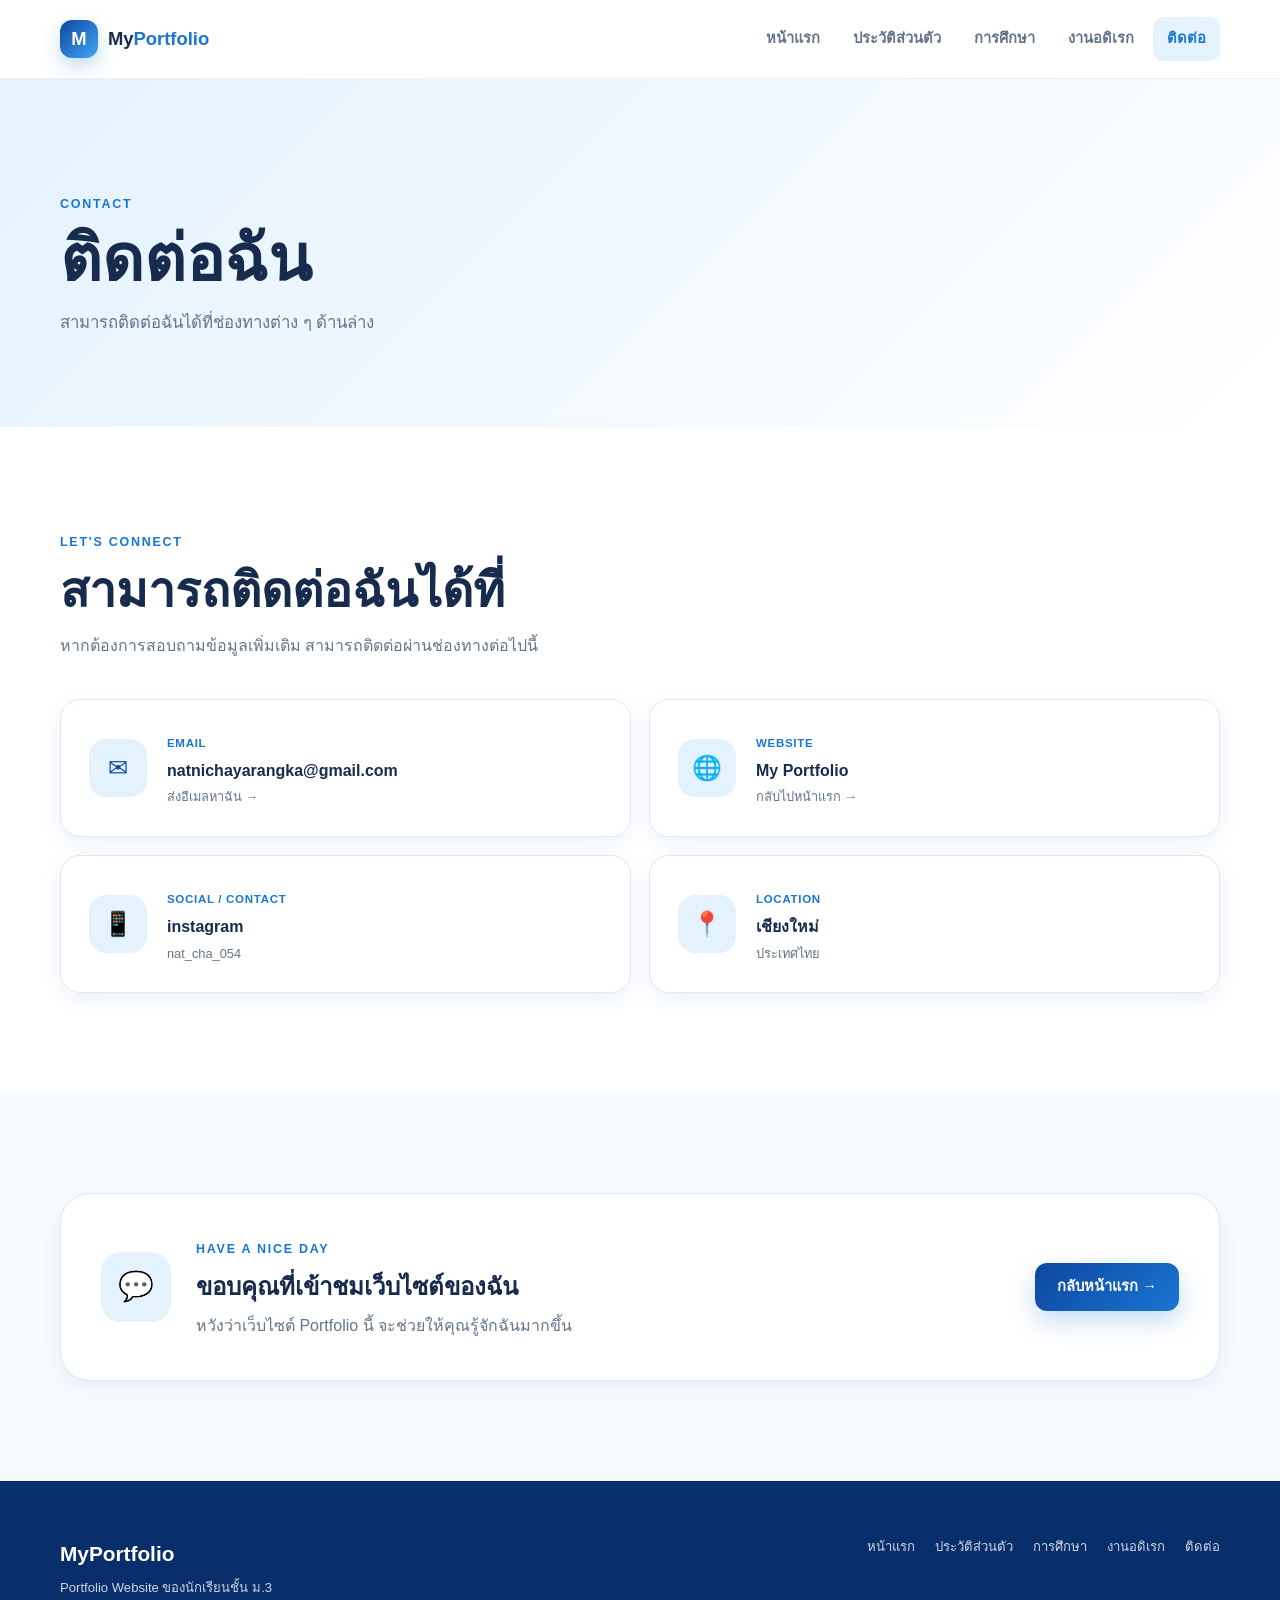
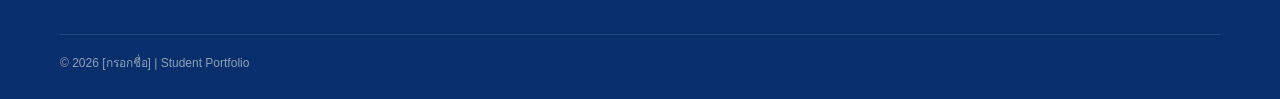
==== commit f7aab79a: "Update contact.html" ====
--- a/contact.html
+++ b/contact.html
@@ -89,7 +89,7 @@
 
                     <div>
                         <span>Email</span>
-                        <h3>[natnichayarangka@gmail.com]</h3>
+                        <h3>natnichayarangka@gmail.com</h3>
                         <p>ส่งอีเมลหาฉัน →</p>
                     </div>
 
@@ -122,8 +122,8 @@
 
                     <div>
                         <span>Social / Contact</span>
-                        <h3>[instagram]</h3>
-                        <p>[nat_cha_054]</p>
+                        <h3>instagram</h3>
+                        <p>nat_cha_054</p>
                     </div>
 
                 </div>
@@ -137,7 +137,7 @@
 
                     <div>
                         <span>Location</span>
-                        <h3>[เชียงใหม่]</h3>
+                        <h3>เชียงใหม่</h3>
                         <p>ประเทศไทย</p>
                     </div>
 
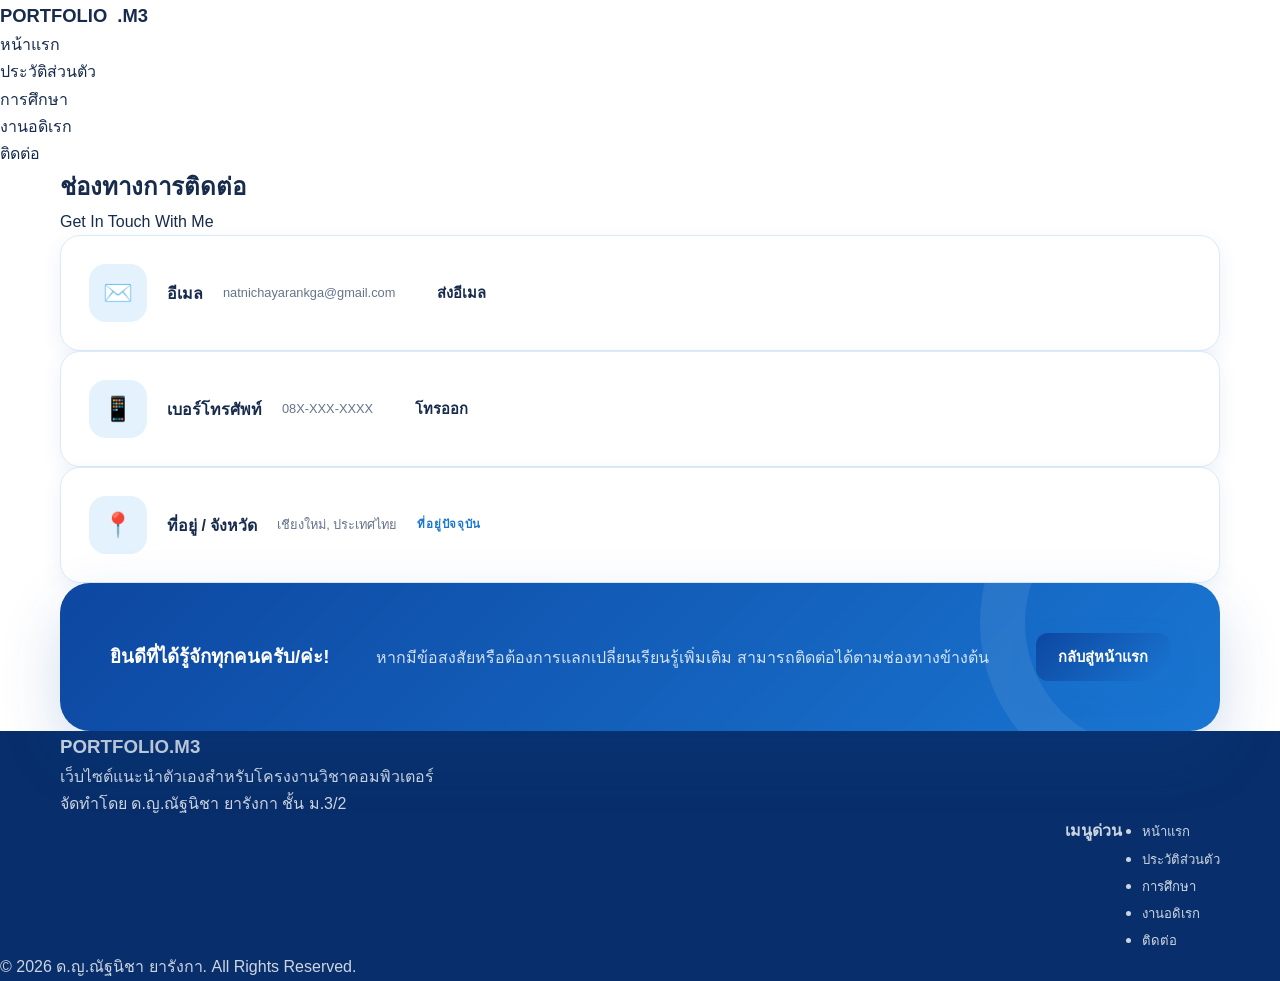
==== commit f65b4371: "Update contact.html" ====
--- a/contact.html
+++ b/contact.html
@@ -3,215 +3,84 @@
 <head>
     <meta charset="UTF-8">
     <meta name="viewport" content="width=device-width, initial-scale=1.0">
-
-    <meta name="description" content="ข้อมูลติดต่อของนักเรียน">
-
-    <title>My Portfolio | ติดต่อ</title>
-
+    <title>ติดต่อ | Student Portfolio</title>
     <link rel="stylesheet" href="style.css">
 </head>
+<body>
+    <header class="navbar">
+        <div class="nav-container">
+            <a href="index.html" class="logo">PORTFOLIO<span>.M3</span></a>
+            <nav>
+                <ul class="nav-menu">
+                    <li><a href="index.html" class="nav-link">หน้าแรก</a></li>
+                    <li><a href="profile.html" class="nav-link">ประวัติส่วนตัว</a></li>
+                    <li><a href="education.html" class="nav-link">การศึกษา</a></li>
+                    <li><a href="hobby.html" class="nav-link">งานอดิเรก</a></li>
+                    <li><a href="contact.html" class="nav-link active">ติดต่อ</a></li>
+                </ul>
+            </nav>
+        </div>
+    </header>
 
-<body>
-
-<header class="site-header">
-
-    <nav class="navbar container">
-
-        <a href="index.html" class="logo">
-            <span class="logo-mark">M</span>
-            <span>My<span>Portfolio</span></span>
-        </a>
-
-        <div class="nav-links">
-            <a href="index.html">หน้าแรก</a>
-            <a href="profile.html">ประวัติส่วนตัว</a>
-            <a href="education.html">การศึกษา</a>
-            <a href="hobby.html">งานอดิเรก</a>
-            <a href="contact.html" class="active">ติดต่อ</a>
+    <main class="container page-content">
+        <div class="section-title">
+            <h2>ช่องทางการติดต่อ</h2>
+            <p>Get In Touch With Me</p>
         </div>
 
-    </nav>
+        <div class="contact-wrapper">
+            <div class="contact-card-container">
+                <div class="contact-card">
+                    <div class="contact-icon">✉️</div>
+                    <h3>อีเมล</h3>
+                    <p>natnichayarankga@gmail.com</p>
+                    <a href="mailto:student@example.com" class="btn btn-secondary btn-sm">ส่งอีเมล</a>
+                </div>
 
-</header>
+                <div class="contact-card">
+                    <div class="contact-icon">📱</div>
+                    <h3>เบอร์โทรศัพท์</h3>
+                    <p>08X-XXX-XXXX</p>
+                    <a href="tel:0800000000" class="btn btn-secondary btn-sm">โทรออก</a>
+                </div>
 
-
-<main>
-
-    <section class="page-hero">
-
-        <div class="container">
-
-            <span class="section-label">
-                CONTACT
-            </span>
-
-            <h1>ติดต่อฉัน</h1>
-
-            <p>
-                สามารถติดต่อฉันได้ที่ช่องทางต่าง ๆ ด้านล่าง
-            </p>
-
-        </div>
-
-    </section>
-
-
-    <section class="section">
-
-        <div class="container">
-
-            <div class="contact-intro">
-
-                <span class="section-label">
-                    LET'S CONNECT
-                </span>
-
-                <h2>สามารถติดต่อฉันได้ที่</h2>
-
-                <p>
-                    หากต้องการสอบถามข้อมูลเพิ่มเติม
-                    สามารถติดต่อผ่านช่องทางต่อไปนี้
-                </p>
-
+                <div class="contact-card">
+                    <div class="contact-icon">📍</div>
+                    <h3>ที่อยู่ / จังหวัด</h3>
+                    <p>เชียงใหม่, ประเทศไทย</p>
+                    <span class="contact-tag">ที่อยู่ปัจจุบัน</span>
+                </div>
             </div>
 
+            <div class="cta-box">
+                <h3>ยินดีที่ได้รู้จักทุกคนครับ/ค่ะ!</h3>
+                <p>หากมีข้อสงสัยหรือต้องการแลกเปลี่ยนเรียนรู้เพิ่มเติม สามารถติดต่อได้ตามช่องทางข้างต้น</p>
+                <a href="index.html" class="btn btn-primary">กลับสู่หน้าแรก</a>
+            </div>
+        </div>
+    </main>
 
-            <div class="contact-grid">
-
-                <a
-                    href="mailto:[กรอกอีเมล]"
-                    class="contact-card"
-                >
-
-                    <div class="contact-icon">
-                        ✉
-                    </div>
-
-                    <div>
-                        <span>Email</span>
-                        <h3>natnichayarangka@gmail.com</h3>
-                        <p>ส่งอีเมลหาฉัน →</p>
-                    </div>
-
-                </a>
-
-
-                <a
-                    href="index.html"
-                    class="contact-card"
-                >
-
-                    <div class="contact-icon">
-                        🌐
-                    </div>
-
-                    <div>
-                        <span>Website</span>
-                        <h3>My Portfolio</h3>
-                        <p>กลับไปหน้าแรก →</p>
-                    </div>
-
-                </a>
-
-
-                <div class="contact-card">
-
-                    <div class="contact-icon">
-                        📱
-                    </div>
-
-                    <div>
-                        <span>Social / Contact</span>
-                        <h3>instagram</h3>
-                        <p>nat_cha_054</p>
-                    </div>
-
-                </div>
-
-
-                <div class="contact-card">
-
-                    <div class="contact-icon">
-                        📍
-                    </div>
-
-                    <div>
-                        <span>Location</span>
-                        <h3>เชียงใหม่</h3>
-                        <p>ประเทศไทย</p>
-                    </div>
-
-                </div>
-
+    <footer class="footer">
+        <div class="container footer-container">
+            <div class="footer-info">
+                <h3>PORTFOLIO<span>.M3</span></h3>
+                <p>เว็บไซต์แนะนำตัวเองสำหรับโครงงานวิชาคอมพิวเตอร์</p>
+                <p>จัดทำโดย ด.ญ.ณัฐนิชา ยารังกา ชั้น ม.3/2</p>
             </div>
-
+            <div class="footer-links">
+                <h4>เมนูด่วน</h4>
+                <ul>
+                    <li><a href="index.html">หน้าแรก</a></li>
+                    <li><a href="profile.html">ประวัติส่วนตัว</a></li>
+                    <li><a href="education.html">การศึกษา</a></li>
+                    <li><a href="hobby.html">งานอดิเรก</a></li>
+                    <li><a href="contact.html">ติดต่อ</a></li>
+                </ul>
+            </div>
         </div>
-
-    </section>
-
-
-    <section class="section section-soft">
-
-        <div class="container">
-
-            <div class="contact-cta">
-
-                <div class="contact-cta-icon">
-                    💬
-                </div>
-
-                <div>
-
-                    <span class="section-label">
-                        HAVE A NICE DAY
-                    </span>
-
-                    <h2>ขอบคุณที่เข้าชมเว็บไซต์ของฉัน</h2>
-
-                    <p>
-                        หวังว่าเว็บไซต์ Portfolio นี้
-                        จะช่วยให้คุณรู้จักฉันมากขึ้น
-                    </p>
-
-                </div>
-
-                <a href="index.html" class="btn btn-primary">
-                    กลับหน้าแรก →
-                </a>
-
-            </div>
-
+        <div class="footer-bottom">
+            <p>&copy; 2026 ด.ญ.ณัฐนิชา ยารังกา. All Rights Reserved.</p>
         </div>
-
-    </section>
-
-</main>
-
-
-<footer class="footer">
-
-    <div class="container footer-content">
-
-        <div>
-            <div class="footer-logo">MyPortfolio</div>
-            <p>Portfolio Website ของนักเรียนชั้น ม.3</p>
-        </div>
-
-        <div class="footer-links">
-            <a href="index.html">หน้าแรก</a>
-            <a href="profile.html">ประวัติส่วนตัว</a>
-            <a href="education.html">การศึกษา</a>
-            <a href="hobby.html">งานอดิเรก</a>
-            <a href="contact.html">ติดต่อ</a>
-        </div>
-
-    </div>
-
-    <div class="container copyright">
-        © 2026 [กรอกชื่อ] | Student Portfolio
-    </div>
-
-</footer>
-
+    </footer>
 </body>
 </html>
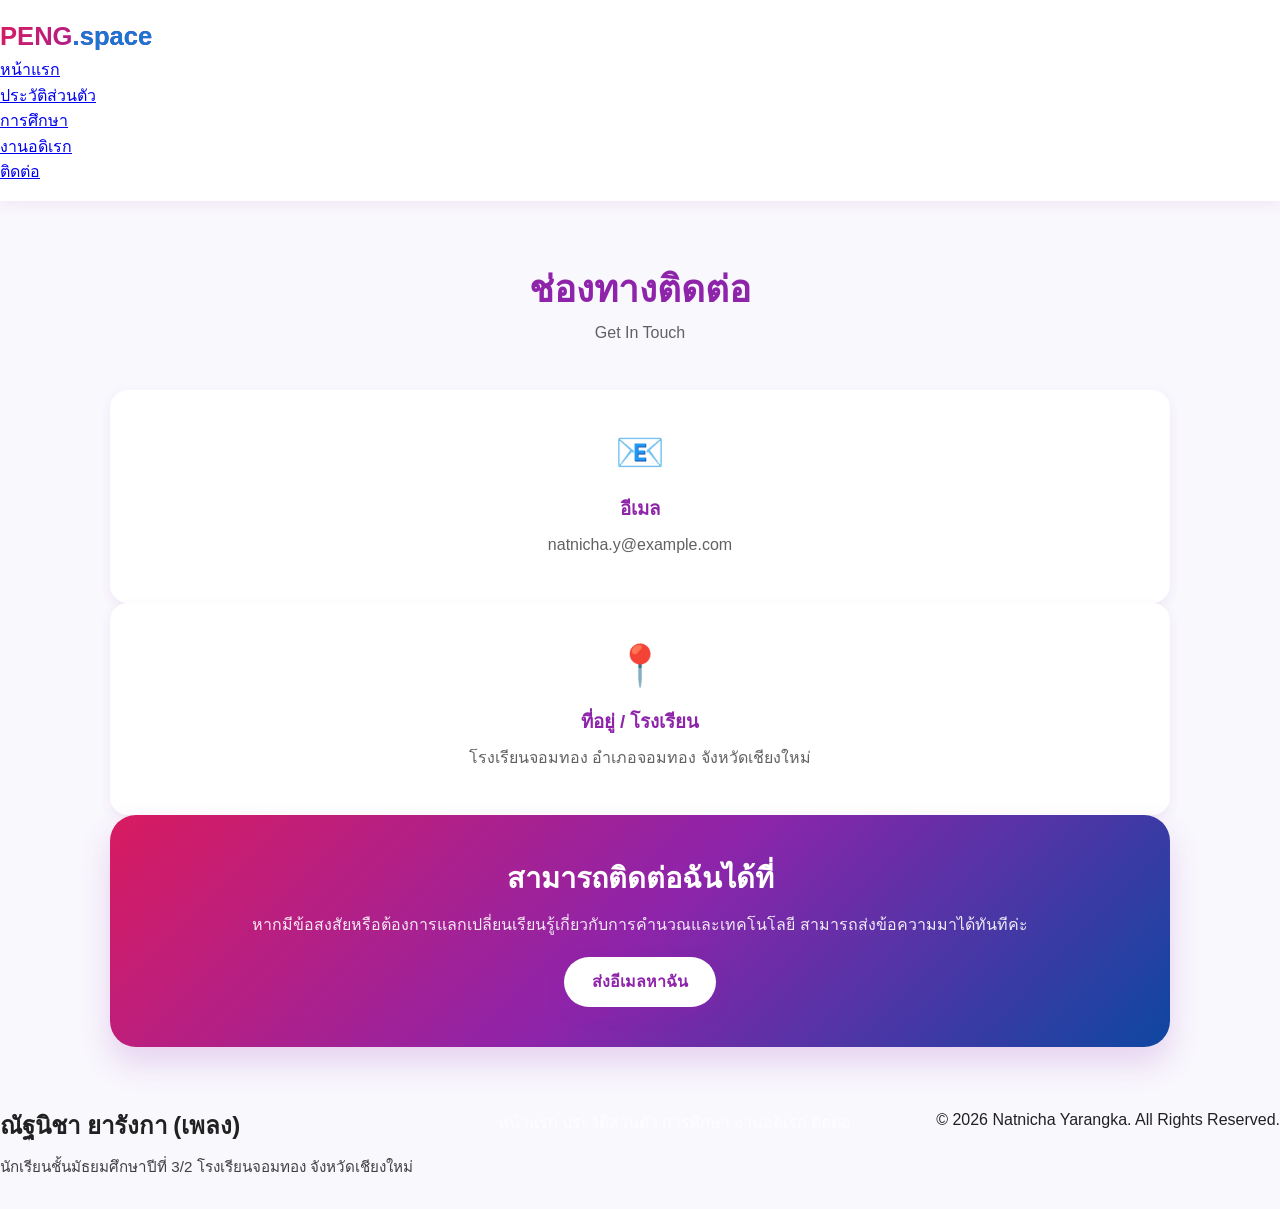
==== commit 757f696c: "Update contact.html" ====
--- a/contact.html
+++ b/contact.html
@@ -3,83 +3,68 @@
 <head>
     <meta charset="UTF-8">
     <meta name="viewport" content="width=device-width, initial-scale=1.0">
-    <title>ติดต่อ | Student Portfolio</title>
+    <title>ติดต่อ | Portfolio - ณัฐนิชา ยารังกา</title>
     <link rel="stylesheet" href="style.css">
 </head>
 <body>
-    <header class="navbar">
-        <div class="nav-container">
-            <a href="index.html" class="logo">PORTFOLIO<span>.M3</span></a>
-            <nav>
-                <ul class="nav-menu">
-                    <li><a href="index.html" class="nav-link">หน้าแรก</a></li>
-                    <li><a href="profile.html" class="nav-link">ประวัติส่วนตัว</a></li>
-                    <li><a href="education.html" class="nav-link">การศึกษา</a></li>
-                    <li><a href="hobby.html" class="nav-link">งานอดิเรก</a></li>
-                    <li><a href="contact.html" class="nav-link active">ติดต่อ</a></li>
-                </ul>
-            </nav>
-        </div>
+    <header class="navbar-container">
+        <nav class="navbar">
+            <a href="index.html" class="logo">PENG<span>.space</span></a>
+            <ul class="nav-links">
+                <li><a href="index.html">หน้าแรก</a></li>
+                <li><a href="profile.html">ประวัติส่วนตัว</a></li>
+                <li><a href="education.html">การศึกษา</a></li>
+                <li><a href="hobby.html">งานอดิเรก</a></li>
+                <li><a href="contact.html" class="active">ติดต่อ</a></li>
+            </ul>
+        </nav>
     </header>
 
-    <main class="container page-content">
-        <div class="section-title">
-            <h2>ช่องทางการติดต่อ</h2>
-            <p>Get In Touch With Me</p>
-        </div>
+    <main class="page-content">
+        <section class="container">
+            <div class="section-title">
+                <h2>ช่องทางติดต่อ</h2>
+                <p>Get In Touch</p>
+            </div>
 
-        <div class="contact-wrapper">
-            <div class="contact-card-container">
-                <div class="contact-card">
-                    <div class="contact-icon">✉️</div>
-                    <h3>อีเมล</h3>
-                    <p>natnichayarankga@gmail.com</p>
-                    <a href="mailto:student@example.com" class="btn btn-secondary btn-sm">ส่งอีเมล</a>
+            <div class="contact-wrapper">
+                <div class="grid-2">
+                    <div class="card contact-card">
+                        <div class="contact-icon">📧</div>
+                        <h3>อีเมล</h3>
+                        <p>natnicha.y@example.com</p>
+                    </div>
+
+                    <div class="card contact-card">
+                        <div class="contact-icon">📍</div>
+                        <h3>ที่อยู่ / โรงเรียน</h3>
+                        <p>โรงเรียนจอมทอง อำเภอจอมทอง จังหวัดเชียงใหม่</p>
+                    </div>
                 </div>
 
-                <div class="contact-card">
-                    <div class="contact-icon">📱</div>
-                    <h3>เบอร์โทรศัพท์</h3>
-                    <p>08X-XXX-XXXX</p>
-                    <a href="tel:0800000000" class="btn btn-secondary btn-sm">โทรออก</a>
-                </div>
-
-                <div class="contact-card">
-                    <div class="contact-icon">📍</div>
-                    <h3>ที่อยู่ / จังหวัด</h3>
-                    <p>เชียงใหม่, ประเทศไทย</p>
-                    <span class="contact-tag">ที่อยู่ปัจจุบัน</span>
+                <div class="card cta-box mt-40">
+                    <h3>สามารถติดต่อฉันได้ที่</h3>
+                    <p>หากมีข้อสงสัยหรือต้องการแลกเปลี่ยนเรียนรู้เกี่ยวกับการคำนวณและเทคโนโลยี สามารถส่งข้อความมาได้ทันทีค่ะ</p>
+                    <a href="mailto:natnicha.y@example.com" class="btn btn-primary">ส่งอีเมลหาฉัน</a>
                 </div>
             </div>
-
-            <div class="cta-box">
-                <h3>ยินดีที่ได้รู้จักทุกคนครับ/ค่ะ!</h3>
-                <p>หากมีข้อสงสัยหรือต้องการแลกเปลี่ยนเรียนรู้เพิ่มเติม สามารถติดต่อได้ตามช่องทางข้างต้น</p>
-                <a href="index.html" class="btn btn-primary">กลับสู่หน้าแรก</a>
-            </div>
-        </div>
+        </section>
     </main>
 
-    <footer class="footer">
-        <div class="container footer-container">
+    <footer>
+        <div class="footer-container">
             <div class="footer-info">
-                <h3>PORTFOLIO<span>.M3</span></h3>
-                <p>เว็บไซต์แนะนำตัวเองสำหรับโครงงานวิชาคอมพิวเตอร์</p>
-                <p>จัดทำโดย ด.ญ.ณัฐนิชา ยารังกา ชั้น ม.3/2</p>
+                <h3>ณัฐนิชา ยารังกา (เพลง)</h3>
+                <p>นักเรียนชั้นมัธยมศึกษาปีที่ 3/2 โรงเรียนจอมทอง จังหวัดเชียงใหม่</p>
             </div>
             <div class="footer-links">
-                <h4>เมนูด่วน</h4>
-                <ul>
-                    <li><a href="index.html">หน้าแรก</a></li>
-                    <li><a href="profile.html">ประวัติส่วนตัว</a></li>
-                    <li><a href="education.html">การศึกษา</a></li>
-                    <li><a href="hobby.html">งานอดิเรก</a></li>
-                    <li><a href="contact.html">ติดต่อ</a></li>
-                </ul>
+                <a href="index.html">หน้าแรก</a>
+                <a href="profile.html">ประวัติส่วนตัว</a>
+                <a href="education.html">การศึกษา</a>
+                <a href="hobby.html">งานอดิเรก</a>
+                <a href="contact.html">ติดต่อ</a>
             </div>
-        </div>
-        <div class="footer-bottom">
-            <p>&copy; 2026 ด.ญ.ณัฐนิชา ยารังกา. All Rights Reserved.</p>
+            <p class="copyright">&copy; 2026 Natnicha Yarangka. All Rights Reserved.</p>
         </div>
     </footer>
 </body>
--- a/style.css
+++ b/style.css
@@ -1,54 +1,28 @@
-/* =========================================================
-   MY PORTFOLIO
-   Modern Student Portfolio Website
-   ========================================================= */
-
-
-/* =========================
-   1. VARIABLES
-   ========================= */
-
+/* ==========================================================================
+   Global Reset & Red-Purple Theme Palette with Blue Accents
+   ========================================================================== */
 :root {
-
-    --blue-dark: #0D47A1;
-    --blue: #1976D2;
-    --blue-light: #42A5F5;
-    --blue-soft: #90CAF9;
-
-    --blue-pale: #E3F2FD;
-
-    --white: #FFFFFF;
-    --text: #172B4D;
-    --text-light: #64748B;
-
-    --border: #DCEAF7;
-
-    --background: #F7FBFF;
-
-    --shadow-sm:
-        0 6px 20px rgba(13, 71, 161, 0.08);
-
-    --shadow:
-        0 15px 40px rgba(13, 71, 161, 0.12);
-
-    --shadow-lg:
-        0 25px 60px rgba(13, 71, 161, 0.18);
-
-    --radius-sm: 12px;
-    --radius: 20px;
-    --radius-lg: 30px;
-
-    --container: 1160px;
-
-    --transition:
-        0.3s ease;
-
-}
-
-
-/* =========================
-   2. RESET
-   ========================= */
+    --primary-purple: #8E24AA;
+    --primary-red: #D81B60;
+    --accent-blue-dark: #0D47A1;
+    --accent-blue-mid: #1976D2;
+    --accent-blue-light: #42A5F5;
+    --accent-blue-soft: #90CAF9;
+    --bg-light-blue: #E3F2FD;
+    --bg-body: #F9F8FD;
+    --surface: #FFFFFF;
+    --text-main: #212121;
+    --text-muted: #616161;
+    
+    --shadow-sm: 0 4px 12px rgba(142, 36, 170, 0.08);
+    --shadow-md: 0 8px 24px rgba(142, 36, 170, 0.12);
+    --shadow-lg: 0 16px 32px rgba(142, 36, 170, 0.18);
+    
+    --radius-sm: 10px;
+    --radius-md: 18px;
+    --radius-lg: 26px;
+    --transition: all 0.3s cubic-bezier(0.25, 0.8, 0.25, 1);
+}
 
 * {
     margin: 0;
@@ -56,2908 +30,661 @@
     box-sizing: border-box;
 }
 
-html {
-    scroll-behavior: smooth;
-}
-
 body {
-
-    font-family:
-        "Segoe UI",
-        "Noto Sans Thai",
-        Tahoma,
-        sans-serif;
-
-    color: var(--text);
-
-    background:
-        var(--white);
-
-    line-height: 1.7;
-
-    overflow-x: hidden;
-}
-
-img {
-    max-width: 100%;
-    display: block;
-}
-
-a {
+    font-family: 'Prompt', 'Kanit', -apple-system, BlinkMacSystemFont, "Segoe UI", Roboto, sans-serif;
+    background-color: var(--bg-body);
+    color: var(--text-main);
+    line-height: 1.6;
+    display: flex;
+    flex-direction: column;
+    min-height: 100vh;
+}
+
+main {
+    flex: 1;
+}
+
+.container {
+    max-width: 1100px;
+    margin: 0 auto;
+    padding: 0 20px;
+}
+
+/* ==========================================================================
+   Navigation Bar
+   ========================================================================== */
+.navbar {
+    position: sticky;
+    top: 0;
+    background: rgba(255, 255, 255, 0.88);
+    backdrop-filter: blur(12px);
+    box-shadow: var(--shadow-sm);
+    z-index: 1000;
+    padding: 16px 0;
+}
+
+.nav-container {
+    max-width: 1100px;
+    margin: 0 auto;
+    padding: 0 20px;
+    display: flex;
+    justify-content: space-between;
+    align-items: center;
+}
+
+.logo {
+    font-size: 1.6rem;
+    font-weight: 700;
+    background: linear-gradient(135deg, var(--primary-red), var(--primary-purple));
+    -webkit-background-clip: text;
+    -webkit-text-fill-color: transparent;
     text-decoration: none;
-    color: inherit;
-}
-
-button,
-input,
-textarea {
-    font: inherit;
-}
-
-
-/* =========================
-   3. GLOBAL
-   ========================= */
-
-.container {
-
-    width: min(
-        calc(100% - 40px),
-        var(--container)
-    );
-
-    margin-inline: auto;
-}
-
-.narrow {
-    max-width: 850px;
-}
-
-.section {
-
-    padding:
-        100px 0;
-
-}
-
-.section-soft {
-
-    background:
-        var(--background);
-
-}
-
-.center {
+}
+
+.logo span {
+    color: var(--accent-blue-mid);
+    -webkit-text-fill-color: var(--accent-blue-mid);
+}
+
+.nav-menu {
+    display: flex;
+    list-style: none;
+    gap: 15px;
+}
+
+.nav-link {
+    text-decoration: none;
+    color: var(--text-main);
+    font-weight: 500;
+    padding: 8px 18px;
+    border-radius: 50px;
+    transition: var(--transition);
+}
+
+.nav-link:hover, .nav-link.active {
+    color: white;
+    background: linear-gradient(135deg, var(--primary-red), var(--primary-purple));
+    box-shadow: 0 4px 12px rgba(216, 27, 96, 0.3);
+}
+
+/* ==========================================================================
+   Hero Section
+   ========================================================================== */
+.hero-section {
+    padding: 80px 0;
+}
+
+.hero-container {
+    display: flex;
+    align-items: center;
+    justify-content: space-between;
+    gap: 40px;
+}
+
+.hero-content {
+    flex: 1;
+}
+
+.badge {
+    background-color: var(--bg-light-blue);
+    color: var(--accent-blue-dark);
+    padding: 6px 16px;
+    border-radius: 50px;
+    font-size: 0.9rem;
+    font-weight: 600;
+    display: inline-block;
+    margin-bottom: 15px;
+}
+
+.hero-content h1 {
+    font-size: 2.8rem;
+    line-height: 1.25;
+    margin-bottom: 20px;
+}
+
+.text-gradient {
+    background: linear-gradient(135deg, var(--primary-red), var(--primary-purple), var(--accent-blue-mid));
+    -webkit-background-clip: text;
+    -webkit-text-fill-color: transparent;
+}
+
+.hero-subtitle {
+    color: var(--text-muted);
+    font-size: 1.1rem;
+    margin-bottom: 30px;
+}
+
+.hero-buttons {
+    display: flex;
+    gap: 15px;
+}
+
+.hero-image-wrapper {
+    position: relative;
+    flex: 1;
+    display: flex;
+    justify-content: center;
+}
+
+.profile-bg-circle {
+    position: absolute;
+    width: 320px;
+    height: 320px;
+    background: linear-gradient(135deg, var(--primary-red), var(--primary-purple), var(--accent-blue-light));
+    border-radius: 50%;
+    z-index: -1;
+    top: 50%;
+    left: 50%;
+    transform: translate(-50%, -50%);
+    opacity: 0.85;
+}
+
+.hero-profile-img {
+    width: 290px;
+    height: 290px;
+    object-fit: cover;
+    border-radius: 30% 70% 70% 30% / 30% 30% 70% 70%;
+    border: 5px solid var(--surface);
+    box-shadow: var(--shadow-lg);
+    transition: var(--transition);
+}
+
+.hero-profile-img:hover {
+    transform: scale(1.04) rotate(2deg);
+    border-radius: 50%;
+}
+
+/* Quick Stats */
+.quick-stats {
+    padding-bottom: 60px;
+}
+
+.stats-grid {
+    display: grid;
+    grid-template-columns: repeat(3, 1fr);
+    gap: 20px;
+}
+
+.stat-card {
+    background: var(--surface);
+    padding: 25px;
+    border-radius: var(--radius-md);
     text-align: center;
-}
-
-.section-heading {
+    box-shadow: var(--shadow-sm);
+    border-bottom: 4px solid var(--primary-purple);
+    transition: var(--transition);
+}
+
+.stat-card:hover {
+    transform: translateY(-5px);
+    box-shadow: var(--shadow-md);
+}
+
+.stat-card h3 {
+    font-size: 0.95rem;
+    color: var(--text-muted);
+    margin-bottom: 8px;
+}
+
+.stat-card p {
+    font-size: 1.2rem;
+    font-weight: 700;
+    color: var(--primary-purple);
+}
+
+/* ==========================================================================
+   Buttons & Cards
+   ========================================================================== */
+.btn {
+    display: inline-block;
+    padding: 12px 28px;
+    border-radius: 50px;
+    text-decoration: none;
+    font-weight: 600;
+    transition: var(--transition);
+    cursor: pointer;
+    border: none;
+}
+
+.btn-primary {
+    background: linear-gradient(135deg, var(--primary-red), var(--primary-purple));
+    color: white;
+    box-shadow: 0 6px 16px rgba(142, 36, 170, 0.3);
+}
+
+.btn-primary:hover {
+    transform: translateY(-3px);
+    box-shadow: 0 8px 20px rgba(142, 36, 170, 0.4);
+}
+
+.btn-secondary {
+    background-color: var(--surface);
+    color: var(--accent-blue-dark);
+    border: 2px solid var(--accent-blue-soft);
+}
+
+.btn-secondary:hover {
+    background-color: var(--bg-light-blue);
+    transform: translateY(-2px);
+}
+
+.btn-sm {
+    padding: 8px 18px;
+    font-size: 0.9rem;
+}
+
+.page-content {
+    padding: 60px 20px;
+}
+
+.section-title {
+    text-align: center;
+    margin-bottom: 45px;
+}
+
+.section-title h2 {
+    font-size: 2.3rem;
+    color: var(--primary-purple);
+}
+
+.section-title p {
+    color: var(--text-muted);
+}
+
+.info-card {
+    background: var(--surface);
+    padding: 30px;
+    border-radius: var(--radius-md);
+    box-shadow: var(--shadow-sm);
+    margin-bottom: 25px;
+}
+
+.info-card h3 {
+    margin-bottom: 20px;
+    color: var(--primary-purple);
+    border-bottom: 2px solid var(--bg-light-blue);
+    padding-bottom: 10px;
+}
+
+/* ==========================================================================
+   Profile Page
+   ========================================================================== */
+.profile-grid {
+    display: grid;
+    grid-template-columns: 350px 1fr;
+    gap: 30px;
+}
+
+.profile-card-left {
+    position: relative;
+    text-align: center;
+}
+
+.profile-detail-img {
+    width: 100%;
+    border-radius: var(--radius-lg);
+    box-shadow: var(--shadow-md);
+    object-fit: cover;
+}
+
+.profile-badge {
+    position: absolute;
+    bottom: 20px;
+    left: 50%;
+    transform: translateX(-50%);
+    background: linear-gradient(135deg, var(--primary-red), var(--primary-purple));
+    color: white;
+    padding: 8px 26px;
+    border-radius: 50px;
+    font-weight: 600;
+    box-shadow: var(--shadow-sm);
+}
+
+.info-grid {
+    display: grid;
+    grid-template-columns: repeat(2, 1fr);
+    gap: 15px;
+}
+
+.info-item {
+    display: flex;
+    flex-direction: column;
+}
+
+.info-item .label {
+    font-size: 0.85rem;
+    color: var(--text-muted);
+}
+
+.info-item .value {
+    font-size: 1.05rem;
+    font-weight: 600;
+}
+
+/* ==========================================================================
+   Education Page & Timeline
+   ========================================================================== */
+.timeline-section {
     margin-bottom: 50px;
 }
 
-.section-heading h2,
-.section-heading.center h2 {
-
-    font-size:
-        clamp(2rem, 4vw, 3rem);
-
-    line-height: 1.2;
-
-    margin: 8px 0 14px;
-
-}
-
-.section-heading p {
-
-    color:
-        var(--text-light);
-
-    max-width: 650px;
-
-}
-
-.section-heading.center p {
-    margin-inline: auto;
-}
-
-.section-label {
-
+.timeline {
+    position: relative;
+    max-width: 800px;
+    margin: 0 auto;
+}
+
+.timeline::after {
+    content: '';
+    position: absolute;
+    width: 4px;
+    background: linear-gradient(to bottom, var(--primary-red), var(--primary-purple), var(--accent-blue-mid));
+    top: 0;
+    bottom: 0;
+    left: 50%;
+    margin-left: -2px;
+}
+
+.timeline-item {
+    padding: 10px 40px;
+    position: relative;
+    width: 50%;
+}
+
+.timeline-item.left {
+    left: 0;
+}
+
+.timeline-item.right {
+    left: 50%;
+}
+
+.timeline-content {
+    padding: 22px 30px;
+    background-color: var(--surface);
+    position: relative;
+    border-radius: var(--radius-md);
+    box-shadow: var(--shadow-sm);
+}
+
+.year-badge {
+    background: linear-gradient(135deg, var(--primary-red), var(--primary-purple));
+    color: white;
+    padding: 4px 14px;
+    border-radius: 50px;
+    font-size: 0.8rem;
+    font-weight: 600;
+}
+
+.timeline-content h3 {
+    margin: 12px 0 8px;
+    font-size: 1.15rem;
+    color: var(--primary-purple);
+}
+
+/* Table */
+.table-responsive {
+    overflow-x: auto;
+}
+
+.custom-table {
+    width: 100%;
+    border-collapse: collapse;
+    text-align: left;
+}
+
+.custom-table th, .custom-table td {
+    padding: 15px;
+    border-bottom: 1px solid var(--bg-light-blue);
+}
+
+.custom-table th {
+    background-color: var(--bg-light-blue);
+    color: var(--accent-blue-dark);
+}
+
+.status-badge {
+    padding: 4px 12px;
+    border-radius: 50px;
+    font-size: 0.85rem;
+    font-weight: 600;
+}
+
+.status-badge.success {
+    background-color: #E8F5E9;
+    color: #2E7D32;
+}
+
+.status-badge.active {
+    background-color: var(--bg-light-blue);
+    color: var(--accent-blue-dark);
+}
+
+/* ==========================================================================
+   Hobby Page
+   ========================================================================== */
+.hobby-grid {
+    display: grid;
+    grid-template-columns: repeat(auto-fit, minmax(300px, 1fr));
+    gap: 25px;
+}
+
+.hobby-card {
+    background: var(--surface);
+    padding: 30px;
+    border-radius: var(--radius-md);
+    box-shadow: var(--shadow-sm);
+    transition: var(--transition);
+    border-top: 4px solid transparent;
+}
+
+.hobby-card:hover {
+    transform: translateY(-8px);
+    box-shadow: var(--shadow-md);
+    border-top-color: var(--primary-red);
+}
+
+.hobby-icon {
+    font-size: 2.5rem;
+    margin-bottom: 15px;
+}
+
+.hobby-card h3 {
+    margin-bottom: 10px;
+    color: var(--primary-purple);
+}
+
+/* ==========================================================================
+   Contact Page
+   ========================================================================== */
+.contact-card-container {
+    display: grid;
+    grid-template-columns: repeat(3, 1fr);
+    gap: 25px;
+    margin-bottom: 40px;
+}
+
+.contact-card {
+    background: var(--surface);
+    padding: 30px;
+    border-radius: var(--radius-md);
+    text-align: center;
+    box-shadow: var(--shadow-sm);
+}
+
+.contact-icon {
+    font-size: 2.5rem;
+    margin-bottom: 10px;
+}
+
+.contact-card h3 {
+    margin-bottom: 8px;
+    color: var(--primary-purple);
+}
+
+.contact-card p {
+    color: var(--text-muted);
+    margin-bottom: 15px;
+}
+
+.contact-tag {
     display: inline-block;
-
-    color:
-        var(--blue);
-
-    font-size: 0.78rem;
-
-    font-weight: 800;
-
-    letter-spacing: 0.14em;
-
-}
-
-.section-label.light {
-    color: var(--blue-pale);
-}
-
-
-/* =========================
-   4. HEADER
-   ========================= */
-
-.site-header {
-
-    position: sticky;
-
-    top: 0;
-
-    z-index: 1000;
-
-    background:
-        rgba(255, 255, 255, 0.88);
-
-    backdrop-filter:
-        blur(18px);
-
-    border-bottom:
-        1px solid rgba(13, 71, 161, 0.08);
-
-}
-
-.navbar {
-
-    min-height: 78px;
-
-    display: flex;
-
-    align-items: center;
-
+    padding: 4px 12px;
+    background: var(--bg-light-blue);
+    color: var(--accent-blue-dark);
+    border-radius: 50px;
+    font-size: 0.85rem;
+}
+
+.cta-box {
+    background: linear-gradient(135deg, var(--primary-red), var(--primary-purple), var(--accent-blue-dark));
+    color: white;
+    padding: 40px;
+    border-radius: var(--radius-lg);
+    text-align: center;
+    box-shadow: var(--shadow-lg);
+}
+
+.cta-box h3 {
+    font-size: 1.8rem;
+    margin-bottom: 10px;
+}
+
+.cta-box p {
+    margin-bottom: 20px;
+    opacity: 0.9;
+}
+
+.cta-box .btn-primary {
+    background: white;
+    color: var(--primary-purple);
+}
+
+.cta-box .btn-primary:hover {
+    background: var(--bg-light-blue);
+}
+
+/* ==========================================================================
+   Footer
+   ========================================================================== */
+.footer {
+    background: linear-gradient(135deg, var(--accent-blue-dark), #092c66);
+    color: white;
+    padding: 50px 0 20px;
+    margin-top: auto;
+}
+
+.footer-container {
+    display: flex;
     justify-content: space-between;
-
-    gap: 30px;
-
-}
-
-.logo {
-
-    display: flex;
-
-    align-items: center;
-
-    gap: 10px;
-
-    font-size: 1.15rem;
-
-    font-weight: 800;
-
-    color: var(--text);
-
-}
-
-.logo > span:last-child > span {
-    color: var(--blue);
-}
-
-.logo-mark {
-
-    width: 38px;
-    height: 38px;
-
-    display: grid;
-
-    place-items: center;
-
-    border-radius: 12px;
-
-    color: var(--white);
-
-    background:
-        linear-gradient(
-            135deg,
-            var(--blue-dark),
-            var(--blue-light)
-        );
-
-    box-shadow:
-        0 8px 18px rgba(25, 118, 210, 0.25);
-
-}
-
-.nav-links {
-
-    display: flex;
-
-    align-items: center;
-
-    gap: 5px;
-
-}
-
-.nav-links a {
-
-    position: relative;
-
-    padding:
-        9px 14px;
-
-    border-radius:
-        10px;
-
-    color:
-        var(--text-light);
-
-    font-size:
-        0.92rem;
-
-    font-weight:
-        600;
-
-    transition:
-        var(--transition);
-
-}
-
-.nav-links a:hover {
-
-    color:
-        var(--blue);
-
-    background:
-        var(--blue-pale);
-
-}
-
-.nav-links a.active {
-
-    color:
-        var(--blue);
-
-    background:
-        var(--blue-pale);
-
-}
-
-
-/* =========================
-   5. HERO
-   ========================= */
-
-.hero {
-
-    position: relative;
-
-    min-height:
-        calc(100vh - 78px);
-
-    display:
-        flex;
-
-    align-items:
-        center;
-
-    overflow:
-        hidden;
-
-    background:
-        linear-gradient(
-            135deg,
-            #FFFFFF 0%,
-            #F5FAFF 55%,
-            #E3F2FD 100%
-        );
-
-}
-
-.hero-content {
-
-    display:
-        grid;
-
-    grid-template-columns:
-        1.05fr 0.95fr;
-
-    align-items:
-        center;
-
-    gap:
-        70px;
-
-    padding:
-        80px 0;
-
-}
-
-.hero-text {
-
-    position:
-        relative;
-
-    z-index:
-        2;
-
-}
-
-.eyebrow {
-
-    display:
-        inline-flex;
-
-    padding:
-        7px 13px;
-
-    border-radius:
-        100px;
-
-    color:
-        var(--blue);
-
-    background:
-        var(--blue-pale);
-
-    font-size:
-        0.75rem;
-
-    font-weight:
-        800;
-
-    letter-spacing:
-        0.12em;
-
-    margin-bottom:
-        22px;
-
-}
-
-.hero h1 {
-
-    font-size:
-        clamp(2.7rem, 6vw, 5rem);
-
-    line-height:
-        1.05;
-
-    letter-spacing:
-        -0.04em;
-
-    margin-bottom:
-        24px;
-
-}
-
-.hero h1 span {
-    color:
-        var(--blue);
-}
-
-.hero-description {
-
-    max-width:
-        600px;
-
-    color:
-        var(--text-light);
-
-    font-size:
-        1.08rem;
-
-    margin-bottom:
-        14px;
-
-}
-
-.hero-tagline {
-
-    color:
-        var(--blue-dark);
-
-    font-weight:
-        700;
-
-    margin-bottom:
-        32px;
-
-}
-
-.hero-buttons {
-
-    display:
-        flex;
-
-    flex-wrap:
-        wrap;
-
-    gap:
-        12px;
-
-}
-
-.btn {
-
-    display:
-        inline-flex;
-
-    align-items:
-        center;
-
-    justify-content:
-        center;
-
-    gap:
-        9px;
-
-    min-height:
-        48px;
-
-    padding:
-        0 22px;
-
-    border-radius:
-        12px;
-
-    font-weight:
-        700;
-
-    font-size:
-        0.92rem;
-
-    transition:
-        var(--transition);
-
-}
-
-.btn-primary {
-
-    color:
-        var(--white);
-
-    background:
-        linear-gradient(
-            135deg,
-            var(--blue-dark),
-            var(--blue)
-        );
-
-    box-shadow:
-        0 10px 25px rgba(25, 118, 210, 0.25);
-
-}
-
-.btn-primary:hover {
-
-    transform:
-        translateY(-3px);
-
-    box-shadow:
-        0 15px 30px rgba(25, 118, 210, 0.35);
-
-}
-
-.btn-outline {
-
-    color:
-        var(--blue);
-
-    border:
-        1px solid var(--blue-soft);
-
-    background:
-        rgba(255,255,255,0.7);
-
-}
-
-.btn-outline:hover {
-
-    background:
-        var(--blue-pale);
-
-    transform:
-        translateY(-3px);
-
-}
-
-.btn-white {
-
-    color:
-        var(--blue-dark);
-
-    background:
-        var(--white);
-
-}
-
-.btn-white:hover {
-    transform:
-        translateY(-3px);
-}
-
-.quick-stats {
-
-    display:
-        flex;
-
-    gap:
-        35px;
-
-    margin-top:
-        45px;
-
-}
-
-.quick-stats div {
-
-    display:
-        flex;
-
-    flex-direction:
-        column;
-
-}
-
-.quick-stats strong {
-
-    font-size:
-        1.3rem;
-
-    color:
-        var(--blue-dark);
-
-}
-
-.quick-stats span {
-
-    color:
-        var(--text-light);
-
-    font-size:
-        0.78rem;
-
-}
-
-
-/* Hero image */
-
-.hero-visual {
-
-    position:
-        relative;
-
-    min-height:
-        570px;
-
-    display:
-        grid;
-
-    place-items:
-        center;
-
-}
-
-.profile-frame {
-
-    position:
-        relative;
-
-    width:
-        min(100%, 400px);
-
-    height:
-        500px;
-
-    padding:
-        12px;
-
-    border-radius:
-        45% 45% 20px 20px;
-
-    background:
-        var(--white);
-
-    box-shadow:
-        var(--shadow-lg);
-
-    transform:
-        rotate(2deg);
-
-    transition:
-        var(--transition);
-
-    z-index:
-        2;
-
-}
-
-.profile-frame:hover {
-
-    transform:
-        rotate(0deg)
-        translateY(-8px);
-
-}
-
-.profile-frame img {
-
-    width:
-        100%;
-
-    height:
-        100%;
-
-    object-fit:
-        cover;
-
-    border-radius:
-        40% 40% 15px 15px;
-
-}
-
-.profile-decoration {
-
-    position:
-        absolute;
-
-    width:
-        380px;
-
-    height:
-        380px;
-
-    border-radius:
-        50%;
-
-    background:
-        linear-gradient(
-            135deg,
-            var(--blue-pale),
-            var(--blue-soft)
-        );
-
-    transform:
-        translate(35px, -15px);
-
-    z-index:
-        1;
-
-}
-
-.floating-card {
-
-    position:
-        absolute;
-
-    display:
-        flex;
-
-    align-items:
-        center;
-
-    gap:
-        10px;
-
-    padding:
-        13px 16px;
-
-    border:
-        1px solid rgba(255,255,255,0.8);
-
-    border-radius:
-        15px;
-
-    background:
-        rgba(255,255,255,0.9);
-
-    backdrop-filter:
-        blur(12px);
-
-    box-shadow:
-        var(--shadow);
-
-    z-index:
-        5;
-
-}
-
-.floating-card span {
-
-    width:
-        38px;
-
-    height:
-        38px;
-
-    display:
-        grid;
-
-    place-items:
-        center;
-
-    border-radius:
-        10px;
-
-    background:
-        var(--blue-pale);
-
-}
-
-.floating-card strong,
-.floating-card small {
-
-    display:
-        block;
-
-}
-
-.floating-card strong {
-    font-size:
-        0.85rem;
-}
-
-.floating-card small {
-
-    color:
-        var(--text-light);
-
-    font-size:
-        0.72rem;
-
-}
-
-.card-top {
-
-    top:
-        15%;
-
-    right:
-        2%;
-
-}
-
-.card-bottom {
-
-    bottom:
-        13%;
-
-    left:
-        2%;
-
-}
-
-
-/* Decorative circles */
-
-.hero-bg-circle {
-
-    position:
-        absolute;
-
-    border-radius:
-        50%;
-
-    pointer-events:
-        none;
-
-}
-
-.circle-one {
-
-    width:
-        300px;
-
-    height:
-        300px;
-
-    right:
-        -130px;
-
-    top:
-        80px;
-
-    background:
-        rgba(144, 202, 249, 0.15);
-
-}
-
-.circle-two {
-
-    width:
-        180px;
-
-    height:
-        180px;
-
-    left:
-        -80px;
-
-    bottom:
-        60px;
-
-    border:
-        30px solid rgba(66, 165, 245, 0.07);
-
-}
-
-
-/* =========================
-   6. FEATURE CARDS
-   ========================= */
-
-.feature-grid {
-
-    display:
-        grid;
-
-    grid-template-columns:
-        repeat(3, 1fr);
-
-    gap:
-        22px;
-
-}
-
-.feature-card {
-
-    padding:
-        30px;
-
-    border:
-        1px solid var(--border);
-
-    border-radius:
-        var(--radius);
-
-    background:
-        var(--white);
-
-    box-shadow:
-        var(--shadow-sm);
-
-    transition:
-        var(--transition);
-
-}
-
-.feature-card:hover {
-
-    transform:
-        translateY(-8px);
-
-    box-shadow:
-        var(--shadow);
-
-    border-color:
-        var(--blue-soft);
-
-}
-
-.feature-icon {
-
-    width:
-        54px;
-
-    height:
-        54px;
-
-    display:
-        grid;
-
-    place-items:
-        center;
-
-    border-radius:
-        15px;
-
-    background:
-        var(--blue-pale);
-
-    font-size:
-        1.5rem;
-
-    margin-bottom:
-        22px;
-
-}
-
-.feature-card h3 {
-
-    margin-bottom:
-        8px;
-
-}
-
-.feature-card p {
-
-    color:
-        var(--text-light);
-
-    margin-bottom:
-        18px;
-
-}
-
-.feature-card a {
-
-    color:
-        var(--blue);
-
-    font-weight:
-        700;
-
-    font-size:
-        0.9rem;
-
-}
-
-
-/* =========================
-   7. CTA
-   ========================= */
-
-.cta-section {
-
-    padding:
-        30px 0 100px;
-
-}
-
-.cta-box {
-
-    position:
-        relative;
-
-    overflow:
-        hidden;
-
-    display:
-        flex;
-
-    align-items:
-        center;
-
-    justify-content:
-        space-between;
-
-    gap:
-        30px;
-
-    padding:
-        50px;
-
-    border-radius:
-        var(--radius-lg);
-
-    color:
-        var(--white);
-
-    background:
-        linear-gradient(
-            135deg,
-            var(--blue-dark),
-            var(--blue)
-        );
-
-    box-shadow:
-        var(--shadow-lg);
-
-}
-
-.cta-box::after {
-
-    content:
-        "";
-
-    position:
-        absolute;
-
-    width:
-        250px;
-
-    height:
-        250px;
-
-    right:
-        -100px;
-
-    top:
-        -130px;
-
-    border-radius:
-        50%;
-
-    border:
-        45px solid rgba(255,255,255,0.08);
-
-}
-
-.cta-box h2 {
-
-    margin:
-        7px 0;
-
-    font-size:
-        clamp(1.7rem, 4vw, 2.5rem);
-
-}
-
-.cta-box p {
-    opacity:
-        0.82;
-}
-
-
-/* =========================
-   8. PAGE HERO
-   ========================= */
-
-.page-hero {
-
-    padding:
-        110px 0 90px;
-
-    background:
-        linear-gradient(
-            135deg,
-            var(--blue-pale),
-            #FFFFFF
-        );
-
-}
-
-.page-hero h1 {
-
-    font-size:
-        clamp(2.5rem, 6vw, 4rem);
-
-    line-height:
-        1.1;
-
-    margin:
-        8px 0 14px;
-
-}
-
-.page-hero p {
-
-    color:
-        var(--text-light);
-
-    font-size:
-        1.05rem;
-
-}
-
-
-/* =========================
-   9. PROFILE
-   ========================= */
-
-.profile-layout {
-
-    display:
-        grid;
-
-    grid-template-columns:
-        0.8fr 1.2fr;
-
-    gap:
-        80px;
-
-    align-items:
-        center;
-
-}
-
-.profile-large-image {
-
-    position:
-        relative;
-
-    max-width:
-        420px;
-
-}
-
-.profile-large-image img {
-
-    width:
-        100%;
-
-    aspect-ratio:
-        4 / 5;
-
-    object-fit:
-        cover;
-
-    border-radius:
-        var(--radius-lg);
-
-    position:
-        relative;
-
-    z-index:
-        2;
-
-    box-shadow:
-        var(--shadow-lg);
-
-}
-
-.image-accent {
-
-    position:
-        absolute;
-
-    width:
-        100%;
-
-    height:
-        100%;
-
-    top:
-        25px;
-
-    left:
-        25px;
-
-    border-radius:
-        var(--radius-lg);
-
-    background:
-        var(--blue-pale);
-
-}
-
-.profile-information h2 {
-
-    font-size:
-        clamp(2rem, 4vw, 3.1rem);
-
-    line-height:
-        1.2;
-
-    margin:
-        10px 0 18px;
-
-}
-
-.profile-information h2 span {
-    color:
-        var(--blue);
-}
-
-.lead {
-
-    color:
-        var(--text-light);
-
-    margin-bottom:
-        28px;
-
-}
-
-.info-grid {
-
-    display:
-        grid;
-
-    grid-template-columns:
-        repeat(2, 1fr);
-
-    gap:
-        12px;
-
-}
-
-.info-item {
-
-    padding:
-        17px;
-
-    border:
-        1px solid var(--border);
-
-    border-radius:
-        14px;
-
-    background:
-        var(--background);
-
-}
-
-.info-item span,
-.info-item strong {
-    display:
-        block;
-}
-
-.info-item span {
-
-    color:
-        var(--text-light);
-
-    font-size:
-        0.75rem;
-
-    margin-bottom:
-        3px;
-
-}
-
-.info-item strong {
-
-    font-size:
-        0.9rem;
-
-}
-
-
-/* About */
-
-.about-box {
-
-    position:
-        relative;
-
-    padding:
-        45px;
-
-    border:
-        1px solid var(--border);
-
-    border-radius:
-        var(--radius-lg);
-
-    background:
-        var(--white);
-
-    box-shadow:
-        var(--shadow-sm);
-
-}
-
-.quote-mark {
-
-    font-size:
-        5rem;
-
-    line-height:
-        0.7;
-
-    color:
-        var(--blue-soft);
-
-}
-
-.about-box p {
-
-    font-size:
-        1.08rem;
-
-    color:
-        var(--text-light);
-
-}
-
-.about-signature {
-
-    margin-top:
-        25px;
-
-    color:
-        var(--blue);
-
-    font-weight:
-        800;
-
-}
-
-
-/* Highlights */
-
-.highlight-grid {
-
-    display:
-        grid;
-
-    grid-template-columns:
-        repeat(3, 1fr);
-
-    gap:
-        20px;
-
-}
-
-.highlight-card {
-
-    position:
-        relative;
-
-    overflow:
-        hidden;
-
-    padding:
-        30px;
-
-    border:
-        1px solid var(--border);
-
-    border-radius:
-        var(--radius);
-
-    background:
-        var(--white);
-
-    transition:
-        var(--transition);
-
-}
-
-.highlight-card:hover {
-
-    transform:
-        translateY(-7px);
-
-    box-shadow:
-        var(--shadow);
-
-}
-
-.highlight-number {
-
-    position:
-        absolute;
-
-    right:
-        20px;
-
-    top:
-        15px;
-
-    color:
-        var(--blue-pale);
-
-    font-size:
-        3rem;
-
-    font-weight:
-        900;
-
-}
-
-.highlight-card h3 {
-
-    margin-bottom:
-        8px;
-
-}
-
-.highlight-card p {
-
-    color:
-        var(--text-light);
-
-}
-
-
-/* =========================
-   10. TIMELINE
-   ========================= */
-
-.timeline {
-
-    position:
-        relative;
-
-    max-width:
-        850px;
-
-    margin:
-        0 auto;
-
-}
-
-.timeline::before {
-
-    content:
-        "";
-
-    position:
-        absolute;
-
-    left:
-        24px;
-
-    top:
-        15px;
-
-    bottom:
-        15px;
-
-    width:
-        2px;
-
-    background:
-        var(--blue-soft);
-
-}
-
-.timeline-item {
-
-    position:
-        relative;
-
-    display:
-        grid;
-
-    grid-template-columns:
-        50px 1fr;
-
-    gap:
-        25px;
-
-    margin-bottom:
-        35px;
-
-}
-
-.timeline-dot {
-
-    position:
-        relative;
-
-    width:
-        50px;
-
-    height:
-        50px;
-
-    display:
-        grid;
-
-    place-items:
-        center;
-
-    border:
-        5px solid var(--white);
-
-    border-radius:
-        50%;
-
-    color:
-        var(--white);
-
-    background:
-        var(--blue);
-
-    box-shadow:
-        0 5px 15px rgba(25,118,210,0.25);
-
-    z-index:
-        2;
-
-    font-size:
-        0.75rem;
-
-    font-weight:
-        800;
-
-}
-
-.timeline-content {
-
-    padding:
-        27px;
-
-    border:
-        1px solid var(--border);
-
-    border-radius:
-        var(--radius);
-
-    background:
-        var(--white);
-
-    box-shadow:
-        var(--shadow-sm);
-
-    transition:
-        var(--transition);
-
-}
-
-.timeline-content:hover {
-
-    transform:
-        translateX(5px);
-
-    box-shadow:
-        var(--shadow);
-
-}
-
-.timeline-year {
-
-    color:
-        var(--blue);
-
-    font-size:
-        0.78rem;
-
-    font-weight:
-        800;
-
-}
-
-.timeline-content h3 {
-
-    margin:
-        5px 0;
-
-}
-
-.timeline-content p {
-
-    color:
-        var(--text-light);
-
-}
-
-.timeline-tags {
-
-    display:
-        flex;
-
-    flex-wrap:
-        wrap;
-
-    gap:
-        8px;
-
-    margin-top:
-        15px;
-
-}
-
-.timeline-tags span {
-
-    padding:
-        5px 10px;
-
-    border-radius:
-        100px;
-
-    background:
-        var(--blue-pale);
-
-    color:
-        var(--blue);
-
-    font-size:
-        0.72rem;
-
-    font-weight:
-        700;
-
-}
-
-
-/* Education Highlight */
-
-.education-highlight {
-
-    display:
-        grid;
-
-    grid-template-columns:
-        1.2fr 0.8fr;
-
-    gap:
-        40px;
-
-    padding:
-        45px;
-
-    border-radius:
-        var(--radius-lg);
-
-    background:
-        var(--white);
-
-    border:
-        1px solid var(--border);
-
-    box-shadow:
-        var(--shadow-sm);
-
-}
-
-.education-main h2 {
-
-    font-size:
-        clamp(1.8rem, 4vw, 2.7rem);
-
-    margin:
-        8px 0;
-
-}
-
-.education-main p {
-
-    color:
-        var(--text-light);
-
-}
-
-.education-stats {
-
-    display:
-        grid;
-
-    grid-template-columns:
-        repeat(3, 1fr);
-
-    align-items:
-        center;
-
-    gap:
-        12px;
-
-}
-
-.education-stats div {
-
-    text-align:
-        center;
-
-    padding:
-        18px 8px;
-
-    border-radius:
-        15px;
-
-    background:
-        var(--blue-pale);
-
-}
-
-.education-stats strong,
-.education-stats span {
-
-    display:
-        block;
-
-}
-
-.education-stats strong {
-
-    color:
-        var(--blue-dark);
-
-}
-
-.education-stats span {
-
-    color:
-        var(--text-light);
-
-    font-size:
-        0.7rem;
-
-}
-
-
-/* Table */
-
-.table-wrapper {
-
-    overflow-x:
-        auto;
-
-    border:
-        1px solid var(--border);
-
-    border-radius:
-        var(--radius);
-
-}
-
-.education-table {
-
-    width:
-        100%;
-
-    min-width:
-        650px;
-
-    border-collapse:
-        collapse;
-
-}
-
-.education-table th {
-
-    text-align:
-        left;
-
-    padding:
-        17px 20px;
-
-    background:
-        var(--blue-dark);
-
-    color:
-        var(--white);
-
-    font-size:
-        0.85rem;
-
-}
-
-.education-table td {
-
-    padding:
-        18px 20px;
-
-    border-bottom:
-        1px solid var(--border);
-
-    font-size:
-        0.9rem;
-
-}
-
-.education-table tr:last-child td {
-    border-bottom:
-        0;
-}
-
-.education-table tbody tr:hover {
-
-    background:
-        var(--background);
-
-}
-
-.status {
-
-    display:
-        inline-block;
-
-    padding:
-        4px 10px;
-
-    border-radius:
-        100px;
-
-    background:
-        #E8F5E9;
-
-    color:
-        #2E7D32;
-
-    font-size:
-        0.72rem;
-
-    font-weight:
-        700;
-
-}
-
-.current-status {
-
-    background:
-        var(--blue-pale);
-
-    color:
-        var(--blue-dark);
-
-}
-
-
-/* =========================
-   11. HOBBY
-   ========================= */
-
-.hobby-hero {
-
-    background:
-        linear-gradient(
-            135deg,
-            #E3F2FD,
-            #FFFFFF,
-            #EAF6FF
-        );
-
-}
-
-.hobby-grid {
-
-    display:
-        grid;
-
-    grid-template-columns:
-        repeat(3, 1fr);
-
-    gap:
-        20px;
-
-}
-
-.hobby-card {
-
-    position:
-        relative;
-
-    overflow:
-        hidden;
-
-    padding:
-        30px;
-
-    min-height:
-        270px;
-
-    border:
-        1px solid var(--border);
-
-    border-radius:
-        var(--radius);
-
-    background:
-        var(--white);
-
-    box-shadow:
-        var(--shadow-sm);
-
-    transition:
-        var(--transition);
-
-}
-
-.hobby-card:hover {
-
-    transform:
-        translateY(-9px);
-
-    box-shadow:
-        var(--shadow);
-
-    border-color:
-        var(--blue-soft);
-
-}
-
-.hobby-icon {
-
-    width:
-        65px;
-
-    height:
-        65px;
-
-    display:
-        grid;
-
-    place-items:
-        center;
-
-    border-radius:
-        18px;
-
-    background:
-        var(--blue-pale);
-
-    font-size:
-        1.8rem;
-
-    margin-bottom:
-        20px;
-
-    transition:
-        var(--transition);
-
-}
-
-.hobby-card:hover .hobby-icon {
-
-    transform:
-        scale(1.08)
-        rotate(-4deg);
-
-}
-
-.hobby-number {
-
-    position:
-        absolute;
-
-    right:
-        20px;
-
-    top:
-        20px;
-
-    color:
-        var(--blue-soft);
-
-    font-size:
-        1.2rem;
-
-    font-weight:
-        900;
-
-}
-
-.hobby-card h3 {
-
-    margin-bottom:
-        8px;
-
-}
-
-.hobby-card p {
-
-    color:
-        var(--text-light);
-
-    font-size:
-        0.9rem;
-
-}
-
-.hobby-line {
-
-    width:
-        35px;
-
-    height:
-        3px;
-
-    margin-top:
-        20px;
-
-    border-radius:
-        10px;
-
-    background:
-        var(--blue);
-
-    transition:
-        var(--transition);
-
-}
-
-.hobby-card:hover .hobby-line {
-
-    width:
-        80px;
-
-}
-
-.featured-hobby {
-
-    color:
-        var(--white);
-
-    background:
-        linear-gradient(
-            145deg,
-            var(--blue-dark),
-            var(--blue)
-        );
-
-}
-
-.featured-hobby p {
-
-    color:
-        rgba(255,255,255,0.8);
-
-}
-
-.featured-hobby .hobby-icon {
-
-    background:
-        rgba(255,255,255,0.15);
-
-}
-
-.featured-hobby .hobby-number {
-
-    color:
-        rgba(255,255,255,0.25);
-
-}
-
-.featured-hobby .hobby-line {
-
-    background:
-        var(--white);
-
-}
-
-
-/* Interest */
-
-.interest-banner {
-
-    display:
-        grid;
-
-    grid-template-columns:
-        auto 1fr;
-
-    gap:
-        25px;
-
-    align-items:
-        center;
-
-    padding:
-        35px;
-
-    border:
-        1px solid var(--border);
-
-    border-radius:
-        var(--radius-lg);
-
-    background:
-        var(--white);
-
-    box-shadow:
-        var(--shadow-sm);
-
-}
-
-.interest-icon {
-
-    width:
-        75px;
-
-    height:
-        75px;
-
-    display:
-        grid;
-
-    place-items:
-        center;
-
-    border-radius:
-        22px;
-
-    background:
-        var(--blue-pale);
-
-    font-size:
-        2rem;
-
-}
-
-.interest-banner h2 {
-
-    margin:
-        5px 0;
-
-}
-
-.interest-banner p {
-
-    color:
-        var(--text-light);
-
-}
-
-
-/* =========================
-   12. CONTACT
-   ========================= */
-
-.contact-intro {
-
-    max-width:
-        700px;
-
-    margin-bottom:
-        40px;
-
-}
-
-.contact-intro h2 {
-
-    font-size:
-        clamp(2rem, 4vw, 3rem);
-
-    line-height:
-        1.2;
-
-    margin:
-        8px 0 12px;
-
-}
-
-.contact-intro p {
-
-    color:
-        var(--text-light);
-
-}
-
-.contact-grid {
-
-    display:
-        grid;
-
-    grid-template-columns:
-        repeat(2, 1fr);
-
-    gap:
-        18px;
-
-}
-
-.contact-card {
-
-    display:
-        flex;
-
-    align-items:
-        center;
-
-    gap:
-        20px;
-
-    padding:
-        28px;
-
-    border:
-        1px solid var(--border);
-
-    border-radius:
-        var(--radius);
-
-    background:
-        var(--white);
-
-    box-shadow:
-        var(--shadow-sm);
-
-    transition:
-        var(--transition);
-
-}
-
-.contact-card:hover {
-
-    transform:
-        translateY(-7px);
-
-    box-shadow:
-        var(--shadow);
-
-    border-color:
-        var(--blue-soft);
-
-}
-
-.contact-icon {
-
-    flex-shrink:
-        0;
-
-    width:
-        58px;
-
-    height:
-        58px;
-
-    display:
-        grid;
-
-    place-items:
-        center;
-
-    border-radius:
-        17px;
-
-    background:
-        var(--blue-pale);
-
-    color:
-        var(--blue-dark);
-
-    font-size:
-        1.5rem;
-
-}
-
-.contact-card span {
-
-    color:
-        var(--blue);
-
-    font-size:
-        0.72rem;
-
-    font-weight:
-        800;
-
-    text-transform:
-        uppercase;
-
-    letter-spacing:
-        0.06em;
-
-}
-
-.contact-card h3 {
-
-    margin:
-        2px 0;
-
-    font-size:
-        1rem;
-
-}
-
-.contact-card p {
-
-    color:
-        var(--text-light);
-
-    font-size:
-        0.8rem;
-
-}
-
-
-/* CTA */
-
-.contact-cta {
-
-    display:
-        grid;
-
-    grid-template-columns:
-        auto 1fr auto;
-
-    align-items:
-        center;
-
-    gap:
-        25px;
-
-    padding:
-        40px;
-
-    border-radius:
-        var(--radius-lg);
-
-    background:
-        var(--white);
-
-    border:
-        1px solid var(--border);
-
-    box-shadow:
-        var(--shadow-sm);
-
-}
-
-.contact-cta-icon {
-
-    width:
-        70px;
-
-    height:
-        70px;
-
-    display:
-        grid;
-
-    place-items:
-        center;
-
-    border-radius:
-        20px;
-
-    background:
-        var(--blue-pale);
-
-    font-size:
-        1.8rem;
-
-}
-
-.contact-cta h2 {
-
-    margin:
-        5px 0;
-
-}
-
-.contact-cta p {
-
-    color:
-        var(--text-light);
-
-}
-
-
-/* =========================
-   13. FOOTER
-   ========================= */
-
-.footer {
-
-    color:
-        rgba(255,255,255,0.8);
-
-    background:
-        #082F6B;
-
-}
-
-.footer-content {
-
-    display:
-        flex;
-
-    justify-content:
-        space-between;
-
-    gap:
-        40px;
-
-    padding:
-        55px 0 35px;
-
-}
-
-.footer-logo {
-
-    color:
-        var(--white);
-
-    font-size:
-        1.3rem;
-
-    font-weight:
-        800;
-
-    margin-bottom:
-        6px;
-
-}
-
-.footer-content p {
-
-    font-size:
-        0.82rem;
-
-}
-
-.footer-links {
-
-    display:
-        flex;
-
-    flex-wrap:
-        wrap;
-
-    align-content:
-        flex-start;
-
-    justify-content:
-        flex-end;
-
-    gap:
-        8px 20px;
-
+    gap: 40px;
+    margin-bottom: 30px;
+}
+
+.footer-info h3 {
+    font-size: 1.5rem;
+    margin-bottom: 10px;
+}
+
+.footer-info h3 span {
+    color: var(--accent-blue-soft);
+}
+
+.footer-info p {
+    opacity: 0.85;
+    font-size: 0.95rem;
+}
+
+.footer-links h4 {
+    margin-bottom: 15px;
+    color: var(--accent-blue-soft);
+}
+
+.footer-links ul {
+    list-style: none;
 }
 
 .footer-links a {
-
-    font-size:
-        0.82rem;
-
-    transition:
-        var(--transition);
-
+    color: white;
+    text-decoration: none;
+    opacity: 0.8;
+    transition: var(--transition);
+    line-height: 2;
 }
 
 .footer-links a:hover {
-
-    color:
-        var(--white);
-
-}
-
-.copyright {
-
-    padding:
-        18px 0 25px;
-
-    border-top:
-        1px solid rgba(255,255,255,0.12);
-
-    font-size:
-        0.75rem;
-
-    color:
-        rgba(255,255,255,0.55);
-
-}
-
-
-/* =========================
-   14. ANIMATION
-   ========================= */
-
-@keyframes fadeUp {
-
-    from {
-
-        opacity:
-            0;
-
-        transform:
-            translateY(20px);
-
-    }
-
-    to {
-
-        opacity:
-            1;
-
-        transform:
-            translateY(0);
-
-    }
-
-}
-
-.fade-up {
-
-    animation:
-        fadeUp 0.8s ease both;
-
-}
-
-
-/* =========================
-   15. RESPONSIVE
-   ========================= */
-
-
-/* Tablet */
-
-@media (max-width: 900px) {
-
-    .navbar {
-
-        flex-direction:
-            column;
-
-        justify-content:
-            center;
-
-        padding:
-            14px 0;
-
-    }
-
-    .nav-links {
-
-        flex-wrap:
-            wrap;
-
-        justify-content:
-            center;
-
-    }
-
-    .hero-content {
-
-        grid-template-columns:
-            1fr;
-
-        gap:
-            30px;
-
-        text-align:
-            center;
-
-    }
-
-    .hero-description {
-
-        margin-inline:
-            auto;
-
-    }
-
-    .hero-buttons,
-    .quick-stats {
-
-        justify-content:
-            center;
-
-    }
-
-    .hero-visual {
-
-        min-height:
-            500px;
-
-    }
-
-    .feature-grid,
-    .highlight-grid,
-    .hobby-grid {
-
-        grid-template-columns:
-            repeat(2, 1fr);
-
-    }
-
-    .profile-layout {
-
-        grid-template-columns:
-            1fr;
-
-    }
-
-    .profile-large-image {
-
-        margin-inline:
-            auto;
-
-    }
-
-    .profile-information {
-
-        text-align:
-            center;
-
+    opacity: 1;
+    padding-left: 5px;
+    color: var(--accent-blue-soft);
+}
+
+.footer-bottom {
+    text-align: center;
+    border-top: 1px solid rgba(255, 255, 255, 0.1);
+    padding-top: 20px;
+    font-size: 0.85rem;
+    opacity: 0.7;
+}
+
+/* ==========================================================================
+   Responsive Design (Media Queries)
+   ========================================================================== */
+@media (max-width: 768px) {
+    .nav-container {
+        flex-direction: column;
+        gap: 15px;
+    }
+
+    .nav-menu {
+        gap: 8px;
+        flex-wrap: wrap;
+        justify-content: center;
+    }
+
+    .hero-container {
+        flex-direction: column-reverse;
+        text-align: center;
+    }
+
+    .hero-content h1 {
+        font-size: 2.2rem;
+    }
+
+    .hero-buttons {
+        justify-content: center;
+    }
+
+    .stats-grid {
+        grid-template-columns: 1fr;
+    }
+
+    .profile-grid {
+        grid-template-columns: 1fr;
     }
 
     .info-grid {
-
-        text-align:
-            left;
-
-    }
-
-    .education-highlight {
-
-        grid-template-columns:
-            1fr;
-
-    }
-
-    .contact-cta {
-
-        grid-template-columns:
-            auto 1fr;
-
-    }
-
-    .contact-cta .btn {
-
-        grid-column:
-            1 / -1;
-
-        justify-self:
-            start;
-
-    }
-
-}
-
-
-/* Mobile */
-
-@media (max-width: 600px) {
-
-    .container {
-
-        width:
-            min(
-                calc(100% - 28px),
-                var(--container)
-            );
-
-    }
-
-    .section {
-
-        padding:
-            70px 0;
-
-    }
-
-    .navbar {
-
-        min-height:
-            auto;
-
-    }
-
-    .nav-links {
-
-        gap:
-            2px;
-
-    }
-
-    .nav-links a {
-
-        padding:
-            7px 8px;
-
-        font-size:
-            0.74rem;
-
-    }
-
-    .hero {
-
-        min-height:
-            auto;
-
-    }
-
-    .hero-content {
-
-        padding:
-            65px 0;
-
-    }
-
-    .hero h1 {
-
-        font-size:
-            2.65rem;
-
-    }
-
-    .hero-visual {
-
-        min-height:
-            430px;
-
-    }
-
-    .profile-frame {
-
-        width:
-            290px;
-
-        height:
-            370px;
-
-    }
-
-    .profile-decoration {
-
-        width:
-            280px;
-
-        height:
-            280px;
-
-    }
-
-    .floating-card {
-
-        transform:
-            scale(0.85);
-
-    }
-
-    .card-top {
-
-        right:
-            -5%;
-
-    }
-
-    .card-bottom {
-
-        left:
-            -5%;
-
-    }
-
-    .quick-stats {
-
-        gap:
-            18px;
-
-    }
-
-    .feature-grid,
-    .highlight-grid,
-    .hobby-grid,
-    .contact-grid {
-
-        grid-template-columns:
-            1fr;
-
-    }
-
-    .cta-box {
-
-        flex-direction:
-            column;
-
-        align-items:
-            flex-start;
-
-        padding:
-            35px 25px;
-
-    }
-
-    .page-hero {
-
-        padding:
-            75px 0 65px;
-
-    }
-
-    .info-grid {
-
-        grid-template-columns:
-            1fr;
-
-    }
-
-    .about-box {
-
-        padding:
-            30px 25px;
-
-    }
-
-    .timeline::before {
-
-        left:
-            19px;
-
+        grid-template-columns: 1fr;
+    }
+
+    .timeline::after {
+        left: 31px;
     }
 
     .timeline-item {
-
-        grid-template-columns:
-            40px 1fr;
-
-        gap:
-            15px;
-
-    }
-
-    .timeline-dot {
-
-        width:
-            40px;
-
-        height:
-            40px;
-
-    }
-
-    .timeline-content {
-
-        padding:
-            22px 18px;
-
-    }
-
-    .education-highlight {
-
-        padding:
-            28px 22px;
-
-    }
-
-    .education-stats {
-
-        grid-template-columns:
-            1fr;
-
-    }
-
-    .interest-banner {
-
-        grid-template-columns:
-            1fr;
-
-        text-align:
-            center;
-
-    }
-
-    .interest-icon {
-
-        margin-inline:
-            auto;
-
-    }
-
-    .contact-card {
-
-        padding:
-            22px;
-
-    }
-
-    .contact-cta {
-
-        grid-template-columns:
-            1fr;
-
-        text-align:
-            center;
-
-        padding:
-            30px 22px;
-
-    }
-
-    .contact-cta-icon {
-
-        margin-inline:
-            auto;
-
-    }
-
-    .contact-cta .btn {
-
-        justify-self:
-            center;
-
-    }
-
-    .footer-content {
-
-        flex-direction:
-            column;
-
-    }
-
-    .footer-links {
-
-        justify-content:
-            flex-start;
-
-    }
-
-}
-
-
-/* Accessibility */
-
-@media (prefers-reduced-motion: reduce) {
-
-    html {
-        scroll-behavior:
-            auto;
-    }
-
-    *,
-    *::before,
-    *::after {
-
-        animation-duration:
-            0.01ms !important;
-
-        animation-iteration-count:
-            1 !important;
-
-        transition-duration:
-            0.01ms !important;
-
-    }
-
-}
+        width: 100%;
+        padding-left: 70px;
+        padding-right: 25px;
+    }
+
+    .timeline-item.right {
+        left: 0%;
+    }
+
+    .contact-card-container {
+        grid-template-columns: 1fr;
+    }
+
+    .footer-container {
+        flex-direction: column;
+    }
+}
